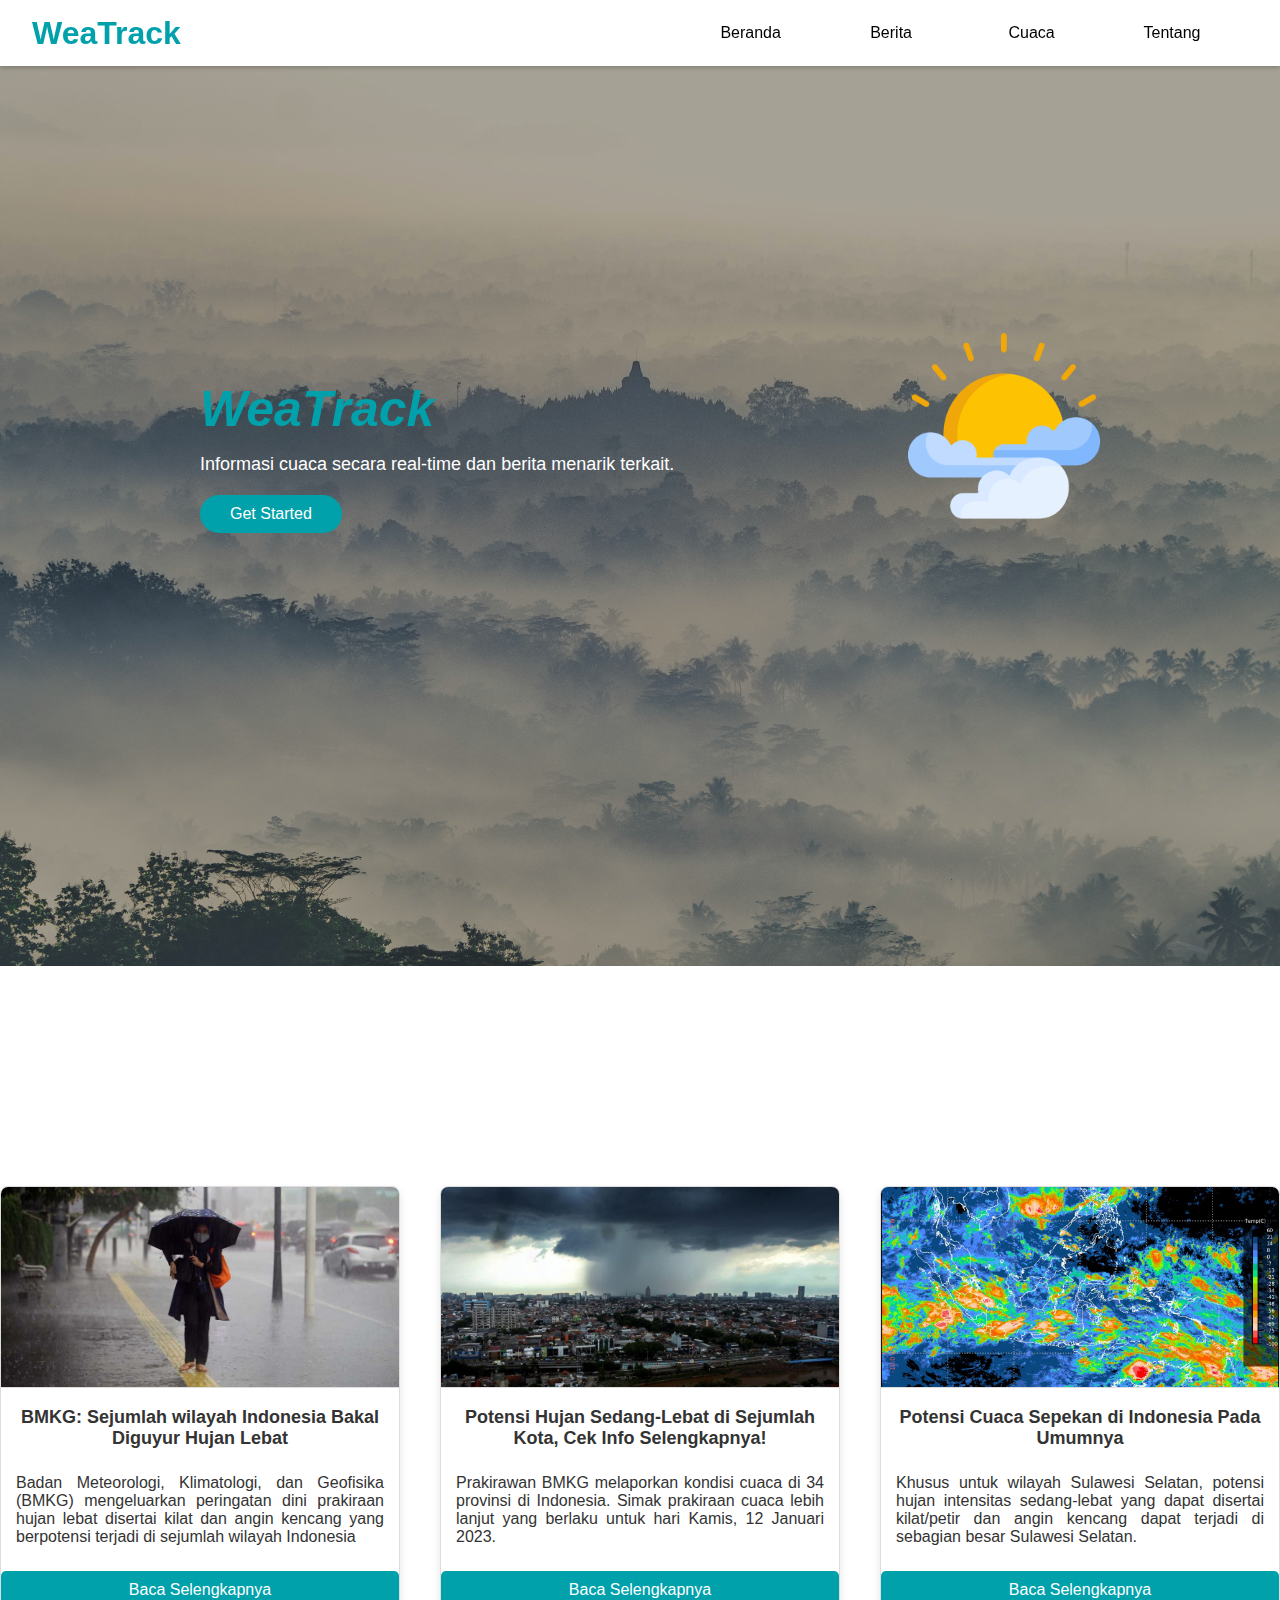
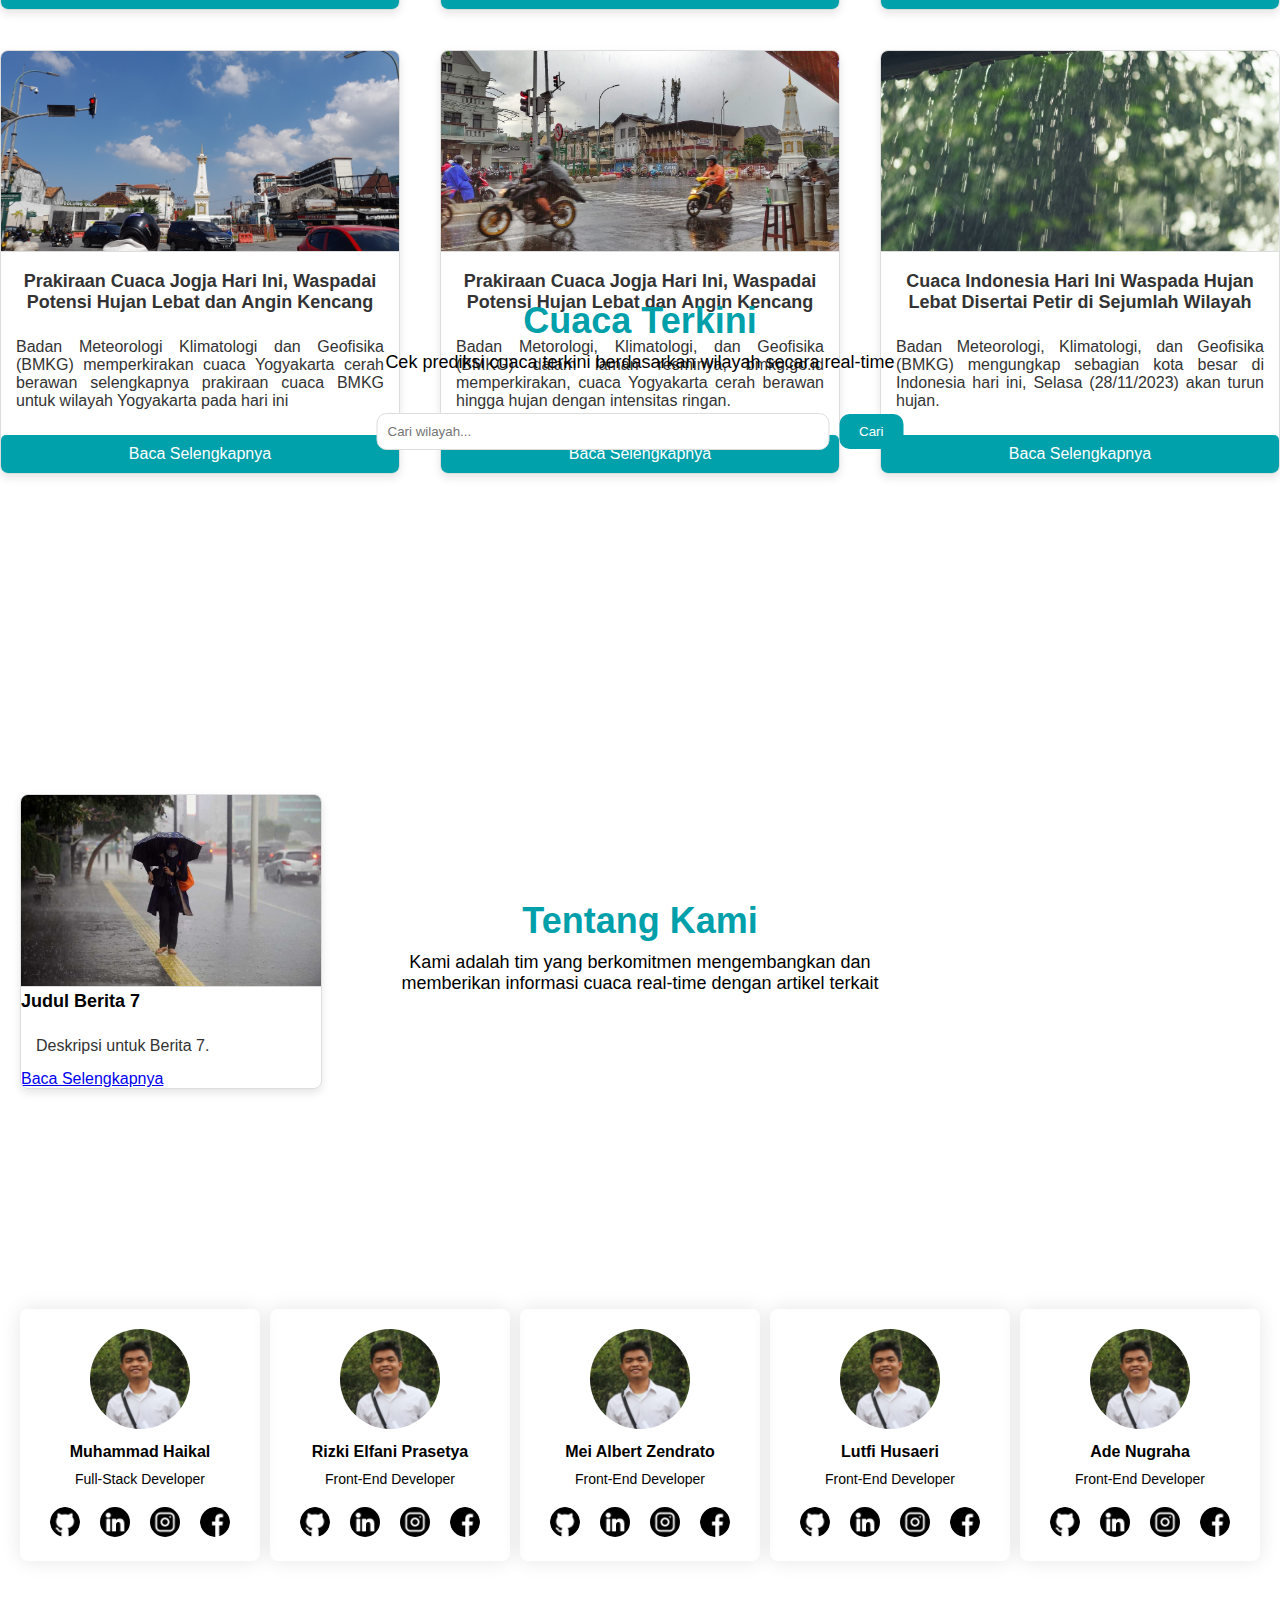
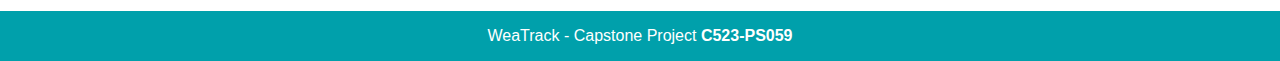
==== index.html @ d1e06f34 "commit ke 2" ====
<!DOCTYPE html>
<html lang="en">
<head>
  <meta charset="UTF-8">
  <meta name="viewport" content="width=device-width, initial-scale=1.0">
  <link rel="icon" href="assets/images/images-home.png" type="image/png">
  <link rel="stylesheet" href="styles/style.css">
  <link rel="stylesheet" href="styles/responsive.css">
  <title>WeaTrack</title>
</head>
<body>
<header class="app-bar">
  <div class="app-bar__menu">
    <button id="hamburgerButton">☰</button>
  </div>
  <div class="app-bar__brand">
    <h1>WeaTrack</h1>
  </div>
  <nav id="navigationDrawer" class="app-bar__navigation">
    <ul>
      <li><a href="">Beranda</a></li>
      <li><a href="">Berita</a></li>
      <li><a href="">Cuaca</a></li>
      <li><a href="">Tentang</a></li>
    </ul>
  </nav>
</header>
<div class="jumbotron">
  <div class="jumbotron-inner">
      <h1 class="jumbotron-title">WeaTrack</h1>
      <p class="jumbotron-text">Informasi cuaca secara real-time dan berita menarik terkait.</p>
      <a href="cuaca.html"><button class="get-started-button">Get Started</button></a>
  </div>
  <img src="assets/images/images-home.png" alt="Illustration" class="illustration-image">
</div>
<div class="news-group">
  <h1 class="news-title">Berita Terkini</h1>
  <p class="news-tagline">Informasi dan berita terkait cuaca terkini</p>
</div>
<!-- Card section -->
<div class="card-container">
  <!-- Card 1 -->
  <div class="card">
    <img src="assets/card-image/berita-1.jpg" alt="Berita 1">
    <h4 class="card-title">BMKG: Sejumlah wilayah Indonesia Bakal Diguyur Hujan Lebat</h4>
    <p class="card-description">Badan Meteorologi, Klimatologi, dan Geofisika (BMKG) mengeluarkan peringatan dini prakiraan hujan lebat disertai kilat dan angin kencang yang berpotensi terjadi di sejumlah wilayah Indonesia</p>
    <a href="https://beritalingkungan.com/category/berita-cuaca/" target="_blank">Baca Selengkapnya</a>
  </div>

  <!-- Card 2 -->
  <div class="card">
    <img src="assets/card-image/berita-2.jpeg" alt="Berita 2">
    <h4 class="card-title">Potensi Hujan Sedang-Lebat di Sejumlah Kota, Cek Info Selengkapnya!</h4>
    <p class="card-description">Prakirawan BMKG melaporkan kondisi cuaca di 34 provinsi di Indonesia. Simak prakiraan cuaca lebih lanjut yang berlaku untuk hari Kamis, 12 Januari 2023.</p>
    <a href="https://20.detik.com/detikupdate/20230112-230112048/potensi-hujan-sedang-lebat-di-sejumlah-kota-cek-info-selengkapnya" target="_blank">Baca Selengkapnya</a>
  </div>

  <!-- Card 3 -->
  <div class="card">
    <img src="assets/card-image/berita-3.jpeg" alt="Berita 3">
    <h4 class="card-title">Potensi Cuaca Sepekan di Indonesia Pada Umumnya</h4>
    <p class="card-description">Khusus untuk wilayah Sulawesi Selatan, potensi hujan intensitas sedang-lebat yang dapat disertai kilat/petir dan angin kencang dapat terjadi di sebagian besar Sulawesi Selatan.</p>
    <a href="your_read_more_link">Baca Selengkapnya</a>
  </div>

  <!-- Card 4 -->
  <div class="card">
    <img src="assets/card-image/berita-4.jpg" alt="Berita 4">
    <h4 class="card-title">Prakiraan Cuaca Jogja Hari Ini, Waspadai Potensi Hujan Lebat dan Angin Kencang</h4>
    <p class="card-description">Badan Meteorologi Klimatologi dan Geofisika (BMKG) memperkirakan cuaca Yogyakarta cerah berawan selengkapnya prakiraan cuaca BMKG untuk wilayah Yogyakarta pada hari ini</p>
    <a href="https://jogja.jpnn.com/jogja-terkini/3895/prakiraan-cuaca-yogyakarta-hari-ini-16-juli-2022">Baca Selengkapnya</a>
  </div>

  <!-- Card 5 -->
  <div class="card">
    <img src="assets/card-image/berita-5.jpeg" alt="Berita 5">
    <h4 class="card-title">Prakiraan Cuaca Jogja Hari Ini, Waspadai Potensi Hujan Lebat dan Angin Kencang</h4>
    <p class="card-description">Badan Metorologi, Klimatologi, dan Geofisika (BMKG) dalam laman resminya, bmkg.go.id memperkirakan, cuaca Yogyakarta cerah berawan hingga hujan dengan intensitas ringan.</p>
    <a href="https://gudeg.net/read/17828/prakiraan-cuaca-jogja-hari-ini-waspadai-potensi-hujan-lebat-dan-angin-kencang.html">Baca Selengkapnya</a>
  </div>

  <!-- Card 6 -->
  <div class="card">
    <img src="assets/card-image/berita-6.jpg" alt="Berita 6">
    <h4 class="card-title">Cuaca Indonesia Hari Ini Waspada Hujan Lebat Disertai Petir di Sejumlah Wilayah</h4>
    <p class="card-description">Badan Meteorologi, Klimatologi, dan Geofisika (BMKG) mengungkap sebagian kota besar di Indonesia hari ini, Selasa (28/11/2023) akan turun hujan.</p>
    <a href="https://www.liputan6.com/news/read/5466311/cuaca-indonesia-hari-ini-selasa-28-november-2023-waspada-hujan-lebat-disertai-petir-di-sejumlah-wilayah">Baca Selengkapnya</a>
  </div>
</div>
<div class="search-group">
  <h1 class="search-title">Cuaca Terkini</h1>
  <p class="search-tagline">Cek prediksi cuaca terkini berdasarkan wilayah secara real-time</p>

  <form class="search-form" action="your_search_endpoint" method="GET">
    <input type="text" name="query" placeholder="Cari wilayah...">
    <button type="submit">Cari</button>
  </form>
</div>

<!-- Additional Card Section -->
<div class="horizontal-card-container">
  <!-- Card 7 -->
  <div class="horizontal-card">
    <img src="assets/card-image/berita-1.jpg" alt="Berita 7">
    <h4 class="horizontal-card-title ">Judul Berita 7</h4>
    <p class="horizontal-card-description">Deskripsi untuk Berita 7.</p>
    <a href="your_read_more_link">Baca Selengkapnya</a>
  </div>
</div>
<!-- Tentang Kami Section -->
<div class="about-group">
  <h1 class="news-title">Tentang Kami</h1>
  <p class="news-tagline">Kami adalah tim yang berkomitmen mengembangkan dan memberikan informasi cuaca real-time dengan artikel terkait</p>
</div>

<!-- Cards Section -->
<div class="about-container">
  <!-- Row 1 -->
  <div class="about">
    <img src="assets/about-us/rizki-image.jpg" alt="Person 1" class="circular-image">
    <h4 class="about-title-card">Muhammad Haikal</h4>
    <p class="about-description-card">Full-Stack Developer</p>
    <div class="social-icons">
      <a href="link_to_github" target="_blank"><img src="assets/icons/github-icon.png" alt="GitHub"></a>
      <a href="link_to_linkedin" target="_blank"><img src="assets/icons/linkedin-icon.png" alt="LinkedIn"></a>
      <a href="link_to_instagram" target="_blank"><img src="assets/icons/instagram-icon.png" alt="Instagram"></a>
      <a href="link_to_instagram" target="_blank"><img src="assets/icons/facebook-icon.png" alt="Facebook"></a>
    </div>
  </div>

  <div class="about">
    <img src="assets/about-us/rizki-image.jpg" alt="Person 1" class="circular-image">
    <h4 class="about-title-card">Rizki Elfani Prasetya</h4>
    <p class="about-description-card">Front-End Developer</p>
    <div class="social-icons">
      <a href="link_to_github" target="_blank"><img src="assets/icons/github-icon.png" alt="GitHub"></a>
      <a href="link_to_linkedin" target="_blank"><img src="assets/icons/linkedin-icon.png" alt="LinkedIn"></a>
      <a href="link_to_instagram" target="_blank"><img src="assets/icons/instagram-icon.png" alt="Instagram"></a>
      <a href="link_to_instagram" target="_blank"><img src="assets/icons/facebook-icon.png" alt="Facebook"></a>
    </div>
  </div>

  <div class="about">
    <img src="assets/about-us/rizki-image.jpg" alt="Person 1" class="circular-image">
    <h4 class="about-title-card">Mei Albert Zendrato</h4>
    <p class="about-description-card">Front-End Developer</p>
    <div class="social-icons">
      <a href="link_to_github" target="_blank"><img src="assets/icons/github-icon.png" alt="GitHub"></a>
      <a href="link_to_linkedin" target="_blank"><img src="assets/icons/linkedin-icon.png" alt="LinkedIn"></a>
      <a href="link_to_instagram" target="_blank"><img src="assets/icons/instagram-icon.png" alt="Instagram"></a>
      <a href="link_to_instagram" target="_blank"><img src="assets/icons/facebook-icon.png" alt="Facebook"></a>
    </div>
  </div>

  <div class="about">
    <img src="assets/about-us/rizki-image.jpg" alt="Person 1" class="circular-image">
    <h4 class="about-title-card">Lutfi Husaeri</h4>
    <p class="about-description-card">Front-End Developer</p>
    <div class="social-icons">
      <a href="link_to_github" target="_blank"><img src="assets/icons/github-icon.png" alt="GitHub"></a>
      <a href="link_to_linkedin" target="_blank"><img src="assets/icons/linkedin-icon.png" alt="LinkedIn"></a>
      <a href="link_to_instagram" target="_blank"><img src="assets/icons/instagram-icon.png" alt="Instagram"></a>
      <a href="link_to_instagram" target="_blank"><img src="assets/icons/facebook-icon.png" alt="Facebook"></a>
    </div>
  </div>

  <div class="about">
    <img src="assets/about-us/rizki-image.jpg" alt="Person 1" class="circular-image">
    <h4 class="about-title-card">Ade Nugraha</h4>
    <p class="about-description-card">Front-End Developer</p>
    <div class="social-icons">
      <a href="link_to_github" target="_blank"><img src="assets/icons/github-icon.png" alt="GitHub"></a>
      <a href="link_to_linkedin" target="_blank"><img src="assets/icons/linkedin-icon.png" alt="LinkedIn"></a>
      <a href="link_to_instagram" target="_blank"><img src="assets/icons/instagram-icon.png" alt="Instagram"></a>
      <a href="link_to_instagram" target="_blank"><img src="assets/icons/facebook-icon.png" alt="Facebook"></a>
    </div>
  </div> 
</div>
<footer>
  <p>WeaTrack - Capstone Project <a>C523-PS059</a></p>
</footer>
</body>
</html>
---- styles/style.css ----
* {
  padding: 0;
  margin: 0;
}

body {
  font-family: 'Poppins', sans-serif;
  background-color: white;
  min-height: 100vh;
  display: flex;
  flex-direction: column;
}

/*
  AppBar
*/

.app-bar {
  padding: 8px 16px;
  background-color: white;
  display: grid;
  grid-template-columns: auto 1fr auto;
  gap: 10px;
  position: sticky;
  top: 0;
  z-index: 99;
  box-shadow: 0 2px 4px 0 rgba(0, 0, 0, 0.2);
}

.app-bar .app-bar__menu {
  display: flex;
  align-items: center;
}

.app-bar .app-bar__menu button {
  background-color: transparent;
  border: none;
  font-size: 18px;
  padding: 8px;
  cursor: pointer;
}

.app-bar .app-bar__brand {
  display: flex;
  align-items: center;
}

.app-bar .app-bar__brand h1 {
  color: #00A1AB;
  text-transform: none;
  font-size: 18px;
  user-select: none;
}

.app-bar .app-bar__navigation {
  position: absolute;
  top: 50px;
  left: -180px;
  width: 150px;
  transition: all 0.3s;
  padding: 8px;
  background-color: white;
  overflow: hidden;
}

.app-bar .app-bar__navigation.open {
  left: 0;
}

.app-bar .app-bar__navigation ul li a {
  display: inline-block;
  text-decoration: none;
  color: black;
  padding: 8px;
  margin-bottom: 5px;
  width: 100%;
}

/*
  Jumbotron
  */

  .jumbotron {
    position: relative;
    display: flex;
    align-items: center;
    min-height: 100vh;
    width: 100%;
    text-align: center;
    background-image: url("../assets/images/background-weatrack.jpg");
    background-position: center;
    background-size: cover;
    border: 15px;
    z-index: 1;
  }
  
  .jumbotron::before {
    content: "";
    position: absolute;
    top: 0;
    left: 0;
    width: 100%;
    height: 100%;
    background: linear-gradient(rgba(0, 0, 0, 0.3), rgba(0, 0, 0, 0.3));
    z-index: -1;
  } 
  
  
  .jumbotron .jumbotron-inner {
    position: relative;
    z-index: 2;
    margin: -120px 20px 0 200px; 
    text-align: left; 
  }
  
  .jumbotron-inner {
    max-width: 800px;
  }
  
  .jumbotron-title {
    color: #00A1AB;
    font-weight: bold; 
    font-style: italic; 
    font-size: 50px;
  }
  
  .jumbotron-text {
    color: #fff;
    margin-top: 16px;
    font-size: 18px;
    font-weight: 300;
  }

  .get-started-button {
    background-color: #00A1AB;
    color: #fff;
    padding: 10px 30px;
    font-size: 16px;
    border: none;
    cursor: pointer;
    transition: background-color 0.3s ease;
    border-radius: 20px;
    margin-top: 20px;
  }
  
  .get-started-button:hover {
    background-color: white;
    color: #00A1AB;
  }
  
  .illustration-image {
    max-width: 15%; 
    height: auto;
    position: absolute;
    top: 40%; 
    right: 180px; 
    transform: translateY(-50%); 
  }
  
  .news-group {
    position: absolute;
    width: 527px;
    height: 125px;
    top: 800px; 
    left: 50%;
    transform: translateX(-50%);
  }
  
  .news-title {
    font-family: "Poppins-SemiBold", Helvetica;
    color: #00a0ab;
    font-size: 36px;
    letter-spacing: 0;
    line-height: normal;
    margin: 0; 
    text-align: center;
  }
  
  .news-tagline {
    font-family: "Poppins-Regular", Helvetica;
    color: #000000;
    font-size: 18px;
    text-align: center;
    letter-spacing: 0;
    line-height: normal;
    margin-top: 10px; 
  }
  
  .card-container {
    display: grid;
    grid-template-columns: repeat(3, 1fr);
    gap: 40px;
    justify-content: center;
    margin-top: 220px;
    margin-left: auto;
    margin-right: auto;
  }
  
  .card {
    max-width: 400px; 
    border: 1px solid #ddd;
    border-radius: 8px;
    overflow: hidden;
    box-shadow: 0 4px 8px rgba(0, 0, 0, 0.1);
  }
  
  .card img {
    width: 100%;
    height: 200px; 
    object-fit: cover; 
    border-bottom: 1px solid #ddd;
  }
  
  
  .card-description {
    text-align: justify;
    padding: 15px;
    font-size: 16px;
    color: #333;
  }
  
  .card-title {
    font-size: 18px;
    font-weight: bold;
    color: #333;
    margin-bottom: 10px;
    margin-top: 15px;
    text-align: center;
  }
  
  .card a {
    display: block;
    text-align: center;
    background-color: #00A1AB;
    color: #fff;
    padding: 10px;
    text-decoration: none;
    border-radius: 5px;
    margin-top: 10px;
    transition: background-color 0.3s ease;
  }
  
  .card a:hover {
    background-color: white;
    color: #00A1AB;
  }
  
  .search-group {
    position: absolute;
    width: 527px;
    height: 125px;
    top: 1900px; 
    left: 50%;
    transform: translateX(-50%);
  }
  
  .search-title {
    font-family: "Poppins-SemiBold", Helvetica;
    color: #00a0ab;
    font-size: 36px;
    letter-spacing: 0;
    line-height: normal;
    margin: 0; 
    text-align: center;
  }
  
  .search-tagline {
    font-family: "Poppins-Regular", Helvetica;
    color: #000000;
    font-size: 18px;
    text-align: center;
    letter-spacing: 0;
    line-height: normal;
    margin-top: 10px; 
  }

  .search-form {
    display: flex;
    justify-content: center;
    align-items: center;
    margin-top: 40px;
  }
  
  .search-form input {
    padding: 10px;
    width: 500px;
    border: 1px solid #ddd;
    border-radius: 10px;
  }
  
  .search-form button {
    background-color: #00A1AB;
    color: #fff;
    padding: 10px 20px;
    border: none;
    border-radius: 10px;
    cursor: pointer;
    margin-left: 10px;
  }  
  
  .horizontal-card-container {
    display: flex;
    flex-wrap: nowrap;
    overflow-x: auto;
    gap: 20px;
    padding: 20px;
    margin-top: 300px;
  }

  .horizontal-card {
    flex: 0 0 auto;
    max-width: 300px;
    border: 1px solid #ddd;
    border-radius: 8px;
    overflow: hidden;
    box-shadow: 0 4px 8px rgba(0, 0, 0, 0.1);
  }

  .horizontal-card img {
    width: 100%;
    height: auto;
    border-bottom: 1px solid #ddd;
  }

  .horizontal-card-description {
    padding: 15px;
    font-size: 16px;
    color: #333;
  }

  .horizontal-card-title {
    font-size: 18px;
    margin-bottom: 10px;
  }
  
  .about-group {
    position: absolute;
    width: 527px;
    height: 125px;
    top: 2500px; 
    left: 50%;
    transform: translateX(-50%);
  }
  
  .about-title {
    font-family: "Poppins-SemiBold", Helvetica;
    color: #00a0ab;
    font-size: 50px;
    letter-spacing: 0;
    line-height: normal;
    margin: 0; 
    text-align: center;
  }
  
  .about-tagline {
    font-family: "Poppins-Regular", Helvetica;
    color: #000000;
    font-size: 18px;
    text-align: center;
    letter-spacing: 0;
    line-height: normal;
    margin-top: 10px; 
  }

  
  .about-container {
    display: flex;
    gap: 10px;
    justify-content: center;
    margin-top: 200px;
  }
  
  .about {
    text-align: center;
    box-shadow: 0 0 20px rgba(0, 0, 0, 0.1); 
    padding: 20px;
    border-radius: 8px; 
  }  
  
  .circular-image {
    border-radius: 50%;
    width: 100px;
    height: 100px;
    object-fit: cover;
    margin-bottom: 10px;
  }
  
  .about-title {
    font-size: 24px;
    margin-bottom: 5px;
  }
  
  .about-description {
    font-size: 14px;
    color: #777;
  }
  
  /* Social Icons CSS */
  .social-icons {
    display: flex;
    justify-content: center;
    margin-top: 10px;
  }
  
  .social-icons a {
    margin: 0 10px;
    text-decoration: none;
  }
  
  .social-icons img {
    width: 30px;
    height: 30px;
    border-radius: 50%;
  }
  
  .about-description-card {
    font-size: 14px;
    padding: 10px;
    color: black;
    margin-bottom: 10px; 
  }
  
  footer {
    padding: 16px;
    margin-top: 50px;
    background-color: #00a0ab;
  }
  
  footer p {
    text-align: center;
    color: white;
  }
  
  footer p a {
    color: white;
    text-decoration: none;
    font-weight: bold;
  }
---- styles/responsive.css ----
@media screen and (min-width: 650px) {
    .app-bar {
      grid-template-columns: 1fr auto;
      padding: 8px 32px;
    }
  
    .app-bar .app-bar__brand h1 {
      font-size: 1.5em;
    }
  
    .app-bar .app-bar__menu {
      display: none;
    }
  
    .app-bar .app-bar__navigation {
      position: static;
      width: 100%;
    }
  
    .app-bar .app-bar__navigation ul li {
      display: inline-block;
    }
  
    .app-bar .app-bar__navigation ul li a {
      display: inline-block;
      width: 120px;
      text-align: center;
      margin: 0;
    }
  
    .movies {
      grid-template-columns: 1fr 1fr;
  
    }
  
    .movie {
      grid-template-columns: auto 1fr;
    }
  
    .movie .movie__title {
      grid-column-start: 1;
      grid-column-end: 3;
    }
  
    .movie .movie__overview {
      grid-column-start: 1;
      grid-column-end: 3;
    }
  
    footer #footerTools {
      flex-direction: row;
    }
  }
  
  @media screen and (min-width: 800px) {
    .app-bar .app-bar__brand h1 {
      font-size: 2em;
    }
  }
  
  @media screen and (min-width: 850px) {
    .movies {
      grid-template-columns: repeat(3, 1fr);
    }
  }
  
  @media screen and (min-width: 1200px) {
    .movies {
      grid-template-columns: repeat(4, 1fr);
    }
  }
  
  @media screen and (min-width: 1600px) {
    .movies {
      grid-template-columns: repeat(5, 1fr);
    }
  }
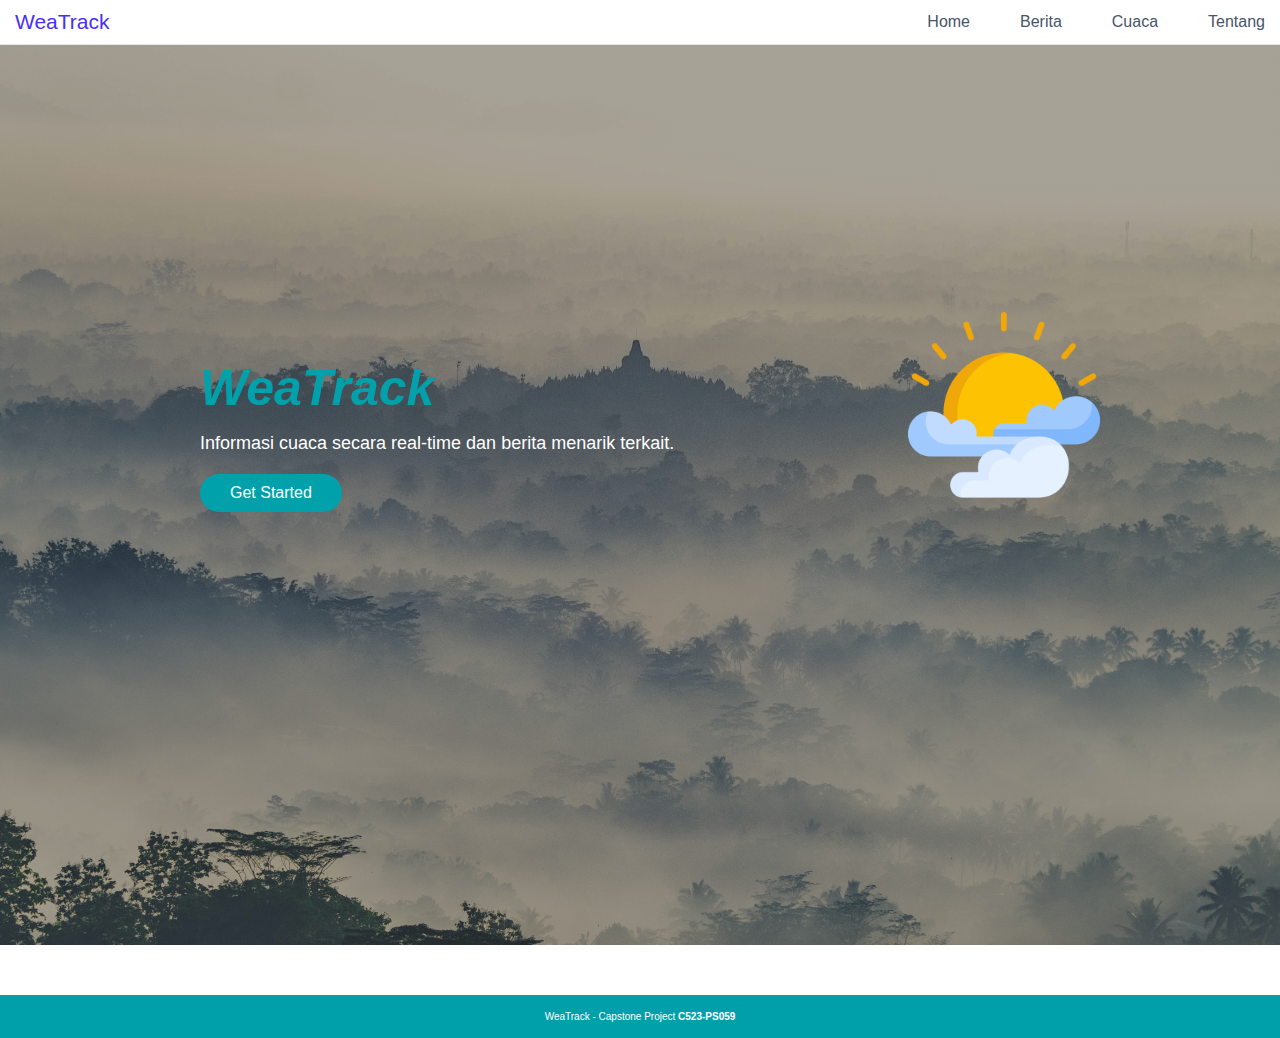
==== commit ad04e598: "commit 3" ====
--- a/index.html
+++ b/index.html
@@ -5,26 +5,36 @@
   <meta name="viewport" content="width=device-width, initial-scale=1.0">
   <link rel="icon" href="assets/images/images-home.png" type="image/png">
   <link rel="stylesheet" href="styles/style.css">
-  <link rel="stylesheet" href="styles/responsive.css">
+  <link rel="stylesheet" href="./styles/responsive.css">
   <title>WeaTrack</title>
 </head>
 <body>
-<header class="app-bar">
-  <div class="app-bar__menu">
-    <button id="hamburgerButton">☰</button>
-  </div>
-  <div class="app-bar__brand">
-    <h1>WeaTrack</h1>
-  </div>
-  <nav id="navigationDrawer" class="app-bar__navigation">
-    <ul>
-      <li><a href="">Beranda</a></li>
-      <li><a href="">Berita</a></li>
-      <li><a href="">Cuaca</a></li>
-      <li><a href="">Tentang</a></li>
-    </ul>
-  </nav>
+
+  <header class="header">
+    <nav class="navbar">
+        <a href="index.html" class="nav-logo">WeaTrack</a>
+        <ul class="nav-menu">
+            <li class="nav-item">
+                <a href="index.html" class="nav-link">Home</a>
+            </li>
+            <li class="nav-item">
+                <a href="berita.html" class="nav-link">Berita</a>
+            </li>
+            <li class="nav-item">
+                <a href="cuaca.html" class="nav-link">Cuaca</a>
+            </li>
+            <li class="nav-item">
+                <a href="tentang.html" class="nav-link">Tentang</a>
+            </li>
+        </ul>
+        <div class="hamburger">
+            <span class="bar"></span>
+            <span class="bar"></span>
+            <span class="bar"></span>
+        </div>
+    </nav>
 </header>
+
 <div class="jumbotron">
   <div class="jumbotron-inner">
       <h1 class="jumbotron-title">WeaTrack</h1>
@@ -33,151 +43,11 @@
   </div>
   <img src="assets/images/images-home.png" alt="Illustration" class="illustration-image">
 </div>
-<div class="news-group">
-  <h1 class="news-title">Berita Terkini</h1>
-  <p class="news-tagline">Informasi dan berita terkait cuaca terkini</p>
-</div>
-<!-- Card section -->
-<div class="card-container">
-  <!-- Card 1 -->
-  <div class="card">
-    <img src="assets/card-image/berita-1.jpg" alt="Berita 1">
-    <h4 class="card-title">BMKG: Sejumlah wilayah Indonesia Bakal Diguyur Hujan Lebat</h4>
-    <p class="card-description">Badan Meteorologi, Klimatologi, dan Geofisika (BMKG) mengeluarkan peringatan dini prakiraan hujan lebat disertai kilat dan angin kencang yang berpotensi terjadi di sejumlah wilayah Indonesia</p>
-    <a href="https://beritalingkungan.com/category/berita-cuaca/" target="_blank">Baca Selengkapnya</a>
-  </div>
 
-  <!-- Card 2 -->
-  <div class="card">
-    <img src="assets/card-image/berita-2.jpeg" alt="Berita 2">
-    <h4 class="card-title">Potensi Hujan Sedang-Lebat di Sejumlah Kota, Cek Info Selengkapnya!</h4>
-    <p class="card-description">Prakirawan BMKG melaporkan kondisi cuaca di 34 provinsi di Indonesia. Simak prakiraan cuaca lebih lanjut yang berlaku untuk hari Kamis, 12 Januari 2023.</p>
-    <a href="https://20.detik.com/detikupdate/20230112-230112048/potensi-hujan-sedang-lebat-di-sejumlah-kota-cek-info-selengkapnya" target="_blank">Baca Selengkapnya</a>
-  </div>
-
-  <!-- Card 3 -->
-  <div class="card">
-    <img src="assets/card-image/berita-3.jpeg" alt="Berita 3">
-    <h4 class="card-title">Potensi Cuaca Sepekan di Indonesia Pada Umumnya</h4>
-    <p class="card-description">Khusus untuk wilayah Sulawesi Selatan, potensi hujan intensitas sedang-lebat yang dapat disertai kilat/petir dan angin kencang dapat terjadi di sebagian besar Sulawesi Selatan.</p>
-    <a href="your_read_more_link">Baca Selengkapnya</a>
-  </div>
-
-  <!-- Card 4 -->
-  <div class="card">
-    <img src="assets/card-image/berita-4.jpg" alt="Berita 4">
-    <h4 class="card-title">Prakiraan Cuaca Jogja Hari Ini, Waspadai Potensi Hujan Lebat dan Angin Kencang</h4>
-    <p class="card-description">Badan Meteorologi Klimatologi dan Geofisika (BMKG) memperkirakan cuaca Yogyakarta cerah berawan selengkapnya prakiraan cuaca BMKG untuk wilayah Yogyakarta pada hari ini</p>
-    <a href="https://jogja.jpnn.com/jogja-terkini/3895/prakiraan-cuaca-yogyakarta-hari-ini-16-juli-2022">Baca Selengkapnya</a>
-  </div>
-
-  <!-- Card 5 -->
-  <div class="card">
-    <img src="assets/card-image/berita-5.jpeg" alt="Berita 5">
-    <h4 class="card-title">Prakiraan Cuaca Jogja Hari Ini, Waspadai Potensi Hujan Lebat dan Angin Kencang</h4>
-    <p class="card-description">Badan Metorologi, Klimatologi, dan Geofisika (BMKG) dalam laman resminya, bmkg.go.id memperkirakan, cuaca Yogyakarta cerah berawan hingga hujan dengan intensitas ringan.</p>
-    <a href="https://gudeg.net/read/17828/prakiraan-cuaca-jogja-hari-ini-waspadai-potensi-hujan-lebat-dan-angin-kencang.html">Baca Selengkapnya</a>
-  </div>
-
-  <!-- Card 6 -->
-  <div class="card">
-    <img src="assets/card-image/berita-6.jpg" alt="Berita 6">
-    <h4 class="card-title">Cuaca Indonesia Hari Ini Waspada Hujan Lebat Disertai Petir di Sejumlah Wilayah</h4>
-    <p class="card-description">Badan Meteorologi, Klimatologi, dan Geofisika (BMKG) mengungkap sebagian kota besar di Indonesia hari ini, Selasa (28/11/2023) akan turun hujan.</p>
-    <a href="https://www.liputan6.com/news/read/5466311/cuaca-indonesia-hari-ini-selasa-28-november-2023-waspada-hujan-lebat-disertai-petir-di-sejumlah-wilayah">Baca Selengkapnya</a>
-  </div>
-</div>
-<div class="search-group">
-  <h1 class="search-title">Cuaca Terkini</h1>
-  <p class="search-tagline">Cek prediksi cuaca terkini berdasarkan wilayah secara real-time</p>
-
-  <form class="search-form" action="your_search_endpoint" method="GET">
-    <input type="text" name="query" placeholder="Cari wilayah...">
-    <button type="submit">Cari</button>
-  </form>
-</div>
-
-<!-- Additional Card Section -->
-<div class="horizontal-card-container">
-  <!-- Card 7 -->
-  <div class="horizontal-card">
-    <img src="assets/card-image/berita-1.jpg" alt="Berita 7">
-    <h4 class="horizontal-card-title ">Judul Berita 7</h4>
-    <p class="horizontal-card-description">Deskripsi untuk Berita 7.</p>
-    <a href="your_read_more_link">Baca Selengkapnya</a>
-  </div>
-</div>
-<!-- Tentang Kami Section -->
-<div class="about-group">
-  <h1 class="news-title">Tentang Kami</h1>
-  <p class="news-tagline">Kami adalah tim yang berkomitmen mengembangkan dan memberikan informasi cuaca real-time dengan artikel terkait</p>
-</div>
-
-<!-- Cards Section -->
-<div class="about-container">
-  <!-- Row 1 -->
-  <div class="about">
-    <img src="assets/about-us/rizki-image.jpg" alt="Person 1" class="circular-image">
-    <h4 class="about-title-card">Muhammad Haikal</h4>
-    <p class="about-description-card">Full-Stack Developer</p>
-    <div class="social-icons">
-      <a href="link_to_github" target="_blank"><img src="assets/icons/github-icon.png" alt="GitHub"></a>
-      <a href="link_to_linkedin" target="_blank"><img src="assets/icons/linkedin-icon.png" alt="LinkedIn"></a>
-      <a href="link_to_instagram" target="_blank"><img src="assets/icons/instagram-icon.png" alt="Instagram"></a>
-      <a href="link_to_instagram" target="_blank"><img src="assets/icons/facebook-icon.png" alt="Facebook"></a>
-    </div>
-  </div>
-
-  <div class="about">
-    <img src="assets/about-us/rizki-image.jpg" alt="Person 1" class="circular-image">
-    <h4 class="about-title-card">Rizki Elfani Prasetya</h4>
-    <p class="about-description-card">Front-End Developer</p>
-    <div class="social-icons">
-      <a href="link_to_github" target="_blank"><img src="assets/icons/github-icon.png" alt="GitHub"></a>
-      <a href="link_to_linkedin" target="_blank"><img src="assets/icons/linkedin-icon.png" alt="LinkedIn"></a>
-      <a href="link_to_instagram" target="_blank"><img src="assets/icons/instagram-icon.png" alt="Instagram"></a>
-      <a href="link_to_instagram" target="_blank"><img src="assets/icons/facebook-icon.png" alt="Facebook"></a>
-    </div>
-  </div>
-
-  <div class="about">
-    <img src="assets/about-us/rizki-image.jpg" alt="Person 1" class="circular-image">
-    <h4 class="about-title-card">Mei Albert Zendrato</h4>
-    <p class="about-description-card">Front-End Developer</p>
-    <div class="social-icons">
-      <a href="link_to_github" target="_blank"><img src="assets/icons/github-icon.png" alt="GitHub"></a>
-      <a href="link_to_linkedin" target="_blank"><img src="assets/icons/linkedin-icon.png" alt="LinkedIn"></a>
-      <a href="link_to_instagram" target="_blank"><img src="assets/icons/instagram-icon.png" alt="Instagram"></a>
-      <a href="link_to_instagram" target="_blank"><img src="assets/icons/facebook-icon.png" alt="Facebook"></a>
-    </div>
-  </div>
-
-  <div class="about">
-    <img src="assets/about-us/rizki-image.jpg" alt="Person 1" class="circular-image">
-    <h4 class="about-title-card">Lutfi Husaeri</h4>
-    <p class="about-description-card">Front-End Developer</p>
-    <div class="social-icons">
-      <a href="link_to_github" target="_blank"><img src="assets/icons/github-icon.png" alt="GitHub"></a>
-      <a href="link_to_linkedin" target="_blank"><img src="assets/icons/linkedin-icon.png" alt="LinkedIn"></a>
-      <a href="link_to_instagram" target="_blank"><img src="assets/icons/instagram-icon.png" alt="Instagram"></a>
-      <a href="link_to_instagram" target="_blank"><img src="assets/icons/facebook-icon.png" alt="Facebook"></a>
-    </div>
-  </div>
-
-  <div class="about">
-    <img src="assets/about-us/rizki-image.jpg" alt="Person 1" class="circular-image">
-    <h4 class="about-title-card">Ade Nugraha</h4>
-    <p class="about-description-card">Front-End Developer</p>
-    <div class="social-icons">
-      <a href="link_to_github" target="_blank"><img src="assets/icons/github-icon.png" alt="GitHub"></a>
-      <a href="link_to_linkedin" target="_blank"><img src="assets/icons/linkedin-icon.png" alt="LinkedIn"></a>
-      <a href="link_to_instagram" target="_blank"><img src="assets/icons/instagram-icon.png" alt="Instagram"></a>
-      <a href="link_to_instagram" target="_blank"><img src="assets/icons/facebook-icon.png" alt="Facebook"></a>
-    </div>
-  </div> 
-</div>
 <footer>
   <p>WeaTrack - Capstone Project <a>C523-PS059</a></p>
 </footer>
+
+<script src="script.js"></script>
 </body>
 </html>
--- a/styles/style.css
+++ b/styles/style.css
@@ -11,69 +11,119 @@
   flex-direction: column;
 }
 
-/*
-  AppBar
-*/
-
-.app-bar {
-  padding: 8px 16px;
-  background-color: white;
-  display: grid;
-  grid-template-columns: auto 1fr auto;
-  gap: 10px;
-  position: sticky;
-  top: 0;
-  z-index: 99;
-  box-shadow: 0 2px 4px 0 rgba(0, 0, 0, 0.2);
-}
-
-.app-bar .app-bar__menu {
-  display: flex;
-  align-items: center;
-}
-
-.app-bar .app-bar__menu button {
-  background-color: transparent;
-  border: none;
-  font-size: 18px;
-  padding: 8px;
-  cursor: pointer;
-}
-
-.app-bar .app-bar__brand {
-  display: flex;
-  align-items: center;
-}
-
-.app-bar .app-bar__brand h1 {
-  color: #00A1AB;
-  text-transform: none;
-  font-size: 18px;
-  user-select: none;
-}
-
-.app-bar .app-bar__navigation {
-  position: absolute;
-  top: 50px;
-  left: -180px;
-  width: 150px;
-  transition: all 0.3s;
-  padding: 8px;
-  background-color: white;
-  overflow: hidden;
-}
-
-.app-bar .app-bar__navigation.open {
-  left: 0;
-}
-
-.app-bar .app-bar__navigation ul li a {
-  display: inline-block;
-  text-decoration: none;
-  color: black;
-  padding: 8px;
-  margin-bottom: 5px;
-  width: 100%;
+@import url('https://fonts.googleapis.com/css2?family=Roboto:ital,wght@0,500;1,400&display=swap');
+
+* {
+    margin: 0;
+    padding: 0;
+    box-sizing: border-box;
+}
+
+html {
+    font-size: 62.5%;
+    font-family: 'Roboto', sans-serif;
+}
+
+li {
+    list-style: none;
+}
+
+a {
+    text-decoration: none;
+}
+
+.header{
+    border-bottom: 1px solid #E2E8F0;
+}
+
+.navbar {
+    display: flex;
+    justify-content: space-between;
+    align-items: center;
+    padding: 1rem 1.5rem;
+}
+
+.hamburger {
+    display: none;
+}
+
+.bar {
+    display: block;
+    width: 25px;
+    height: 3px;
+    margin: 5px auto;
+    -webkit-transition: all 0.3s ease-in-out;
+    transition: all 0.3s ease-in-out;
+    background-color: #101010;
+}
+
+.nav-menu {
+    display: flex;
+    justify-content: space-between;
+    align-items: center;
+}
+
+.nav-item {
+    margin-left: 5rem;
+}
+
+.nav-link{
+    font-size: 1.6rem;
+    font-weight: 400;
+    color: #475569;
+}
+
+.nav-link:hover{
+    color: #482ff7;
+}
+
+.nav-logo {
+    font-size: 2.1rem;
+    font-weight: 500;
+    color: #482ff7;
+}
+
+@media only screen and (max-width: 768px) {
+    .nav-menu {
+        z-index: 900;
+        position: fixed;
+        left: -100%;
+        top: 5rem;
+        flex-direction: column;
+        background-color: #B4B1A5;
+        width: 100%;
+        text-align: center;
+        transition: 0.3s;
+        opacity: 80%;
+        box-shadow: 0 10px 27px rgba(0, 0, 0, 0.05);
+    }
+
+    .nav-menu.active {
+        left: 0;
+    }
+
+    .nav-item {
+        margin: 2.5rem 0;
+    }
+
+    .hamburger {
+        display: block;
+        cursor: pointer;
+    }
+
+    .hamburger.active .bar:nth-child(2) {
+        opacity: 0;
+    }
+
+    .hamburger.active .bar:nth-child(1) {
+        -webkit-transform: translateY(8px) rotate(45deg);
+        transform: translateY(8px) rotate(45deg);
+    }
+
+    .hamburger.active .bar:nth-child(3) {
+        -webkit-transform: translateY(-8px) rotate(-45deg);
+        transform: translateY(-8px) rotate(-45deg);
+    }
 }
 
 /*
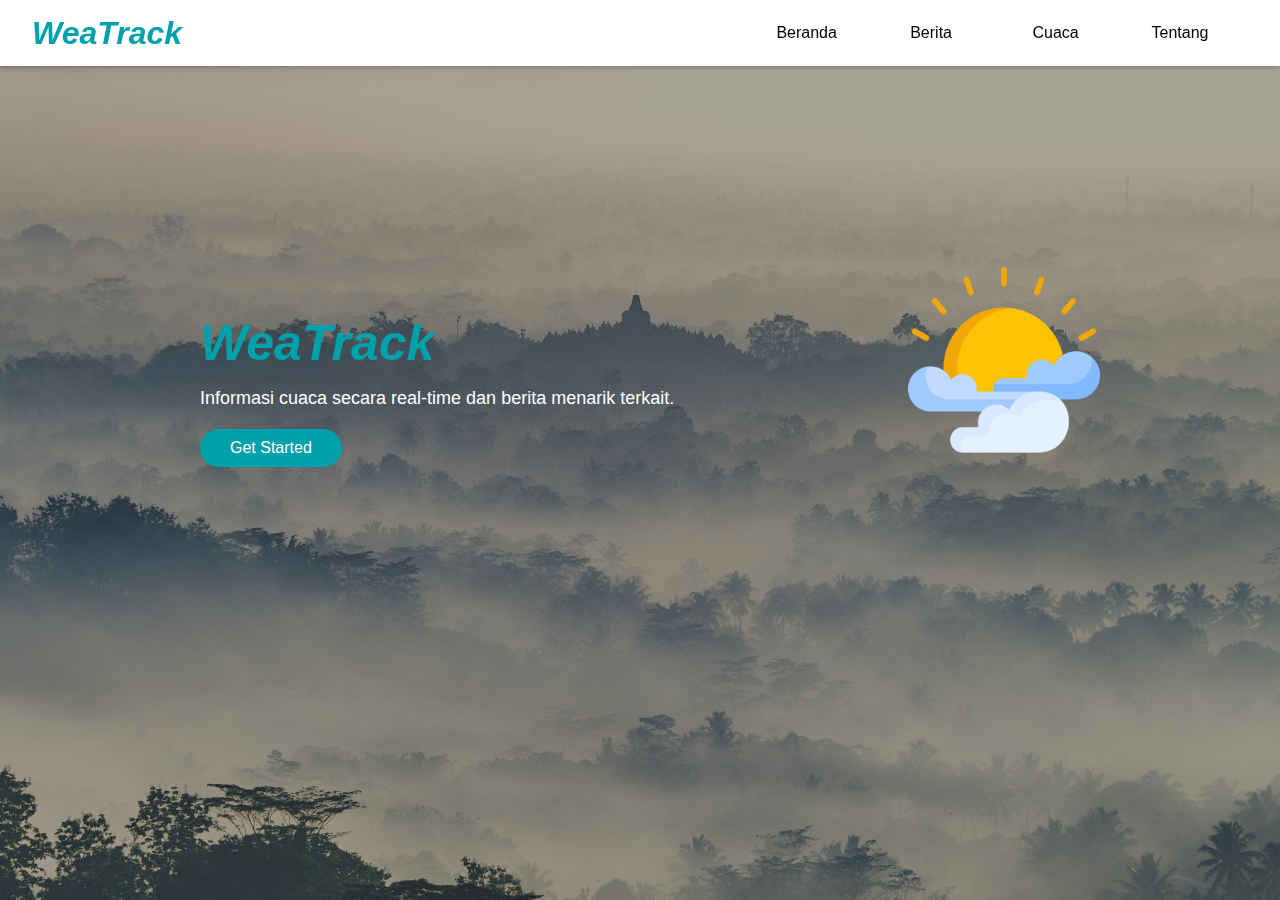
==== commit e6f2e146: "Merubah & Merapikan App-Bar" ====
--- a/index.html
+++ b/index.html
@@ -10,30 +10,22 @@
 </head>
 <body>
 
-  <header class="header">
-    <nav class="navbar">
-        <a href="index.html" class="nav-logo">WeaTrack</a>
-        <ul class="nav-menu">
-            <li class="nav-item">
-                <a href="index.html" class="nav-link">Home</a>
-            </li>
-            <li class="nav-item">
-                <a href="berita.html" class="nav-link">Berita</a>
-            </li>
-            <li class="nav-item">
-                <a href="cuaca.html" class="nav-link">Cuaca</a>
-            </li>
-            <li class="nav-item">
-                <a href="tentang.html" class="nav-link">Tentang</a>
-            </li>
-        </ul>
-        <div class="hamburger">
-            <span class="bar"></span>
-            <span class="bar"></span>
-            <span class="bar"></span>
+    <header class="app-bar">
+        <div class="app-bar__menu">
+          <button class="hamburger" id="hamburgerButton">☰</button>
         </div>
-    </nav>
-</header>
+        <div class="app-bar__brand">
+          <h1>WeaTrack</h1>
+        </div>
+        <nav id="navigationDrawer" class="app-bar__navigation">
+          <ul>
+            <li><a href="index.html">Beranda</a></li>
+            <li><a href="berita.html">Berita</a></li>
+            <li><a href="cuaca.html">Cuaca</a></li>
+            <li><a href="tentang.html">Tentang</a></li>
+          </ul>
+        </nav>
+      </header>
 
 <div class="jumbotron">
   <div class="jumbotron-inner">
@@ -43,11 +35,6 @@
   </div>
   <img src="assets/images/images-home.png" alt="Illustration" class="illustration-image">
 </div>
-
-<footer>
-  <p>WeaTrack - Capstone Project <a>C523-PS059</a></p>
-</footer>
-
-<script src="script.js"></script>
+<script src="js/drawer.js"></script>
 </body>
 </html>
--- a/styles/style.css
+++ b/styles/style.css
@@ -1,6 +1,10 @@
 * {
+  margin: 0;
   padding: 0;
-  margin: 0;
+  border: 0;
+  outline: none;
+  box-sizing: border-box;
+  text-decoration: none;
 }
 
 body {
@@ -11,120 +15,78 @@
   flex-direction: column;
 }
 
-@import url('https://fonts.googleapis.com/css2?family=Roboto:ital,wght@0,500;1,400&display=swap');
-
-* {
-    margin: 0;
-    padding: 0;
-    box-sizing: border-box;
-}
-
-html {
-    font-size: 62.5%;
-    font-family: 'Roboto', sans-serif;
-}
-
-li {
-    list-style: none;
-}
-
-a {
-    text-decoration: none;
-}
-
-.header{
-    border-bottom: 1px solid #E2E8F0;
-}
-
-.navbar {
-    display: flex;
-    justify-content: space-between;
-    align-items: center;
-    padding: 1rem 1.5rem;
-}
-
-.hamburger {
-    display: none;
-}
-
-.bar {
-    display: block;
-    width: 25px;
-    height: 3px;
-    margin: 5px auto;
-    -webkit-transition: all 0.3s ease-in-out;
-    transition: all 0.3s ease-in-out;
-    background-color: #101010;
-}
-
-.nav-menu {
-    display: flex;
-    justify-content: space-between;
-    align-items: center;
-}
-
-.nav-item {
-    margin-left: 5rem;
-}
-
-.nav-link{
-    font-size: 1.6rem;
-    font-weight: 400;
-    color: #475569;
-}
-
-.nav-link:hover{
-    color: #482ff7;
-}
-
-.nav-logo {
-    font-size: 2.1rem;
-    font-weight: 500;
-    color: #482ff7;
-}
-
-@media only screen and (max-width: 768px) {
-    .nav-menu {
-        z-index: 900;
-        position: fixed;
-        left: -100%;
-        top: 5rem;
-        flex-direction: column;
-        background-color: #B4B1A5;
-        width: 100%;
-        text-align: center;
-        transition: 0.3s;
-        opacity: 80%;
-        box-shadow: 0 10px 27px rgba(0, 0, 0, 0.05);
-    }
-
-    .nav-menu.active {
-        left: 0;
-    }
-
-    .nav-item {
-        margin: 2.5rem 0;
-    }
-
-    .hamburger {
-        display: block;
-        cursor: pointer;
-    }
-
-    .hamburger.active .bar:nth-child(2) {
-        opacity: 0;
-    }
-
-    .hamburger.active .bar:nth-child(1) {
-        -webkit-transform: translateY(8px) rotate(45deg);
-        transform: translateY(8px) rotate(45deg);
-    }
-
-    .hamburger.active .bar:nth-child(3) {
-        -webkit-transform: translateY(-8px) rotate(-45deg);
-        transform: translateY(-8px) rotate(-45deg);
-    }
-}
+/*
+  AppBar
+*/
+
+.app-bar {
+  position: fixed;
+  top: 0;
+  left: 0;
+  width: 100%;
+  padding: 8px 16px;
+  background-color: white;
+  display: grid;
+  grid-template-columns: auto 1fr auto;
+  gap: 10px;
+  z-index: 99;
+  box-shadow: 0 2px 4px 0 rgba(0, 0, 0, 0.2);
+}
+
+
+.app-bar .app-bar__menu {
+  display: flex;
+  align-items: center;
+}
+
+.app-bar .app-bar__menu button {
+  background-color: transparent;
+  border: none;
+  font-size: 18px;
+  padding: 8px;
+  cursor: pointer;
+}
+
+.app-bar .app-bar__brand {
+  display: flex;
+  align-items: center;
+}
+
+.app-bar .app-bar__brand h1 {
+  color: #00A1AB;
+  text-transform: none;
+  font-size: 14px;
+  user-select: none;
+  font-style: italic; 
+}
+
+
+.app-bar .app-bar__navigation {
+  position: fixed;
+  top: 50px;
+  left: -180px;
+  width: 150px;
+  transition: all 0.3s;
+  padding: 8px;
+  background-color: white;
+  overflow: hidden;
+}
+
+
+.app-bar .app-bar__navigation.open {
+  left: 0;
+}
+
+
+.app-bar .app-bar__navigation ul li a {
+  display: inline-block;
+  text-decoration: none;
+  color: black;
+  padding: 8px;
+  margin-bottom: 5px;
+  width: 100%;
+}
+
 
 /*
   Jumbotron
@@ -206,12 +168,16 @@
     right: 180px; 
     transform: translateY(-50%); 
   }
+
+  /*
+  Berita
+  */
   
   .news-group {
     position: absolute;
     width: 527px;
     height: 125px;
-    top: 800px; 
+    top: 100px; 
     left: 50%;
     transform: translateX(-50%);
   }
@@ -299,7 +265,7 @@
     position: absolute;
     width: 527px;
     height: 125px;
-    top: 1900px; 
+    top: 100px; 
     left: 50%;
     transform: translateX(-50%);
   }
@@ -346,48 +312,17 @@
     border-radius: 10px;
     cursor: pointer;
     margin-left: 10px;
-  }  
-  
-  .horizontal-card-container {
-    display: flex;
-    flex-wrap: nowrap;
-    overflow-x: auto;
-    gap: 20px;
-    padding: 20px;
-    margin-top: 300px;
-  }
-
-  .horizontal-card {
-    flex: 0 0 auto;
-    max-width: 300px;
-    border: 1px solid #ddd;
-    border-radius: 8px;
-    overflow: hidden;
-    box-shadow: 0 4px 8px rgba(0, 0, 0, 0.1);
-  }
-
-  .horizontal-card img {
-    width: 100%;
-    height: auto;
-    border-bottom: 1px solid #ddd;
-  }
-
-  .horizontal-card-description {
-    padding: 15px;
-    font-size: 16px;
-    color: #333;
-  }
-
-  .horizontal-card-title {
-    font-size: 18px;
-    margin-bottom: 10px;
-  }
+  }
+
+  /*
+  Tentang
+  */
   
   .about-group {
     position: absolute;
     width: 527px;
     height: 125px;
-    top: 2500px; 
+    top: 100px; 
     left: 50%;
     transform: translateX(-50%);
   }
@@ -417,7 +352,7 @@
     display: flex;
     gap: 10px;
     justify-content: center;
-    margin-top: 200px;
+    margin-top: 240px;
   }
   
   .about {
@@ -474,11 +409,17 @@
     padding: 16px;
     margin-top: 50px;
     background-color: #00a0ab;
+    min-height: 100px; 
+    display: flex;
+    flex-direction: column;
+    justify-content: center;
+    align-items: center;
   }
   
   footer p {
-    text-align: center;
+    text-align: left;
     color: white;
+    margin-bottom: 10px; 
   }
   
   footer p a {
@@ -488,4 +429,196 @@
   }
   
   
+  .search-title {
+    font-family: "Poppins-SemiBold", Helvetica;
+    color: #00a0ab;
+    font-size: 36px;
+    letter-spacing: 0;
+    line-height: normal;
+    margin: 30px auto 0;
+    text-align: center;
+  }
+  
+  .search-tagline {
+    font-family: "Poppins-Regular", Helvetica;
+    color: #000000;
+    font-size: 18px;
+    text-align: center;
+    letter-spacing: 0;
+    line-height: normal;
+    margin-top: 10px; 
+  }
+
+  .container {
+      position: relative;
+      margin: 50px auto 0;
+      margin-top: 220px;
+      width: 400px;
+      height: 105px;
+      background: #fff;
+      padding: 28px 32px;
+      border-radius: 18px;
+      font-family: "Poppins-Regular", Helvetica;
+      transition: 0.6s ease-out;
+      flex-direction: column;
+  }
+  
+
+.location{
+  width: 100%;
+  height: min-content;
+  display: flex;
+  align-items: center;
+  justify-content: space-between;
+}
+
+.location input{
+  color: #06383D;
+  width: 80%;
+  font-size: 24px;
+  font-weight: 500;
+  text-transform: uppercase;
+  padding-left: 32px;
+}
+
+.location input::placeholder{
+  font-size: 20px;
+  font-weight: 500;
+  color: #06383D;
+  text-transform: capitalize;
+}
+
+.location button{
+  cursor: pointer;
+  width: 50px;
+  height: 50px;
+  color: #06383D;
+  background: #dff6ff;
+  border-radius: 50%;
+  font-size: 22px;
+  transition: 0.4s ease;
+}
+
+.location button:hover{
+  color: #fff;
+  background: #06383D;
+}
+
+.location i{
+  position: absolute;
+  color: #06383D;
+  font-size: 28px;
+}
+
+.weather-box{
+  text-align: center;
+}
+
+.weather-box img{
+  width: 70%;
+  margin-top: 30px;
+}
+
+.weather-box .suhu{
+  position: relative;
+  color: #06383D;
+  font-size: 4rem;
+  font-weight: 800;
+  margin-top: 30px;
+  margin-left: -16px;
+}
+
+.weather-box .suhu span{
+  position: absolute;
+  margin-left: 4px;
+  font-size: 1.5rem;
+}
+
+.weather-box .deskripsi{
+  color: #06383D;
+  font-size: 22px;
+  font-weight: 500;
+  text-transform: capitalize;
+}
+
+.weather-details{
+  width: 100%;
+  display: flex;
+  justify-content: space-between;
+  margin-top: 30px;
+}
+
+.weather-details .humidity, .weather-details .wind{
+  display: flex;
+  align-items: center;
+  width: 50%;
+  height: 100px;
+}
+
+.weather-details .humidity{
+  padding-left: 20px;
+  justify-content: flex-start;
+}
+
+.weather-details .wind{
+  padding-right: 20px;
+  justify-content: flex-end;
+}
+
+.weather-details i{
+  color: #06383D;
+  font-size: 26px;
+  margin-right: 10px;
+  margin-top: 6px;
+}
+
+.weather-details span{
+  color: #06383D;
+  font-size: 22px;
+  font-weight: 500;
+}
+
+.weather-details p{
+  color: #06383D;
+  font-size: 14px;
+  font-weight: 500;
+}
+
+.not-found{
+  width: 100%;
+  text-align: center;
+  margin-top: 50px;
+  scale: 0;
+  opacity: 0;
+  display: none;
+}
+
+.not-found img{
+  width: 70%;
+}
+
+.not-found p{
+  color: #06383D;
+  font-size: 22px;
+  font-weight: 500;
+  margin-top: 12px;
+}
+
+.weather-box, .weather-details{
+  scale: 0;
+  opacity: 0;
+}
+
+.fadeIn{
+  animation: 0.5s fadeIn forwards;
+  animation-delay: 0.5s;
+}
+
+@keyframes fadeIn{
+  to {
+      scale: 1;
+      opacity: 1;
+  }
+}
+  
   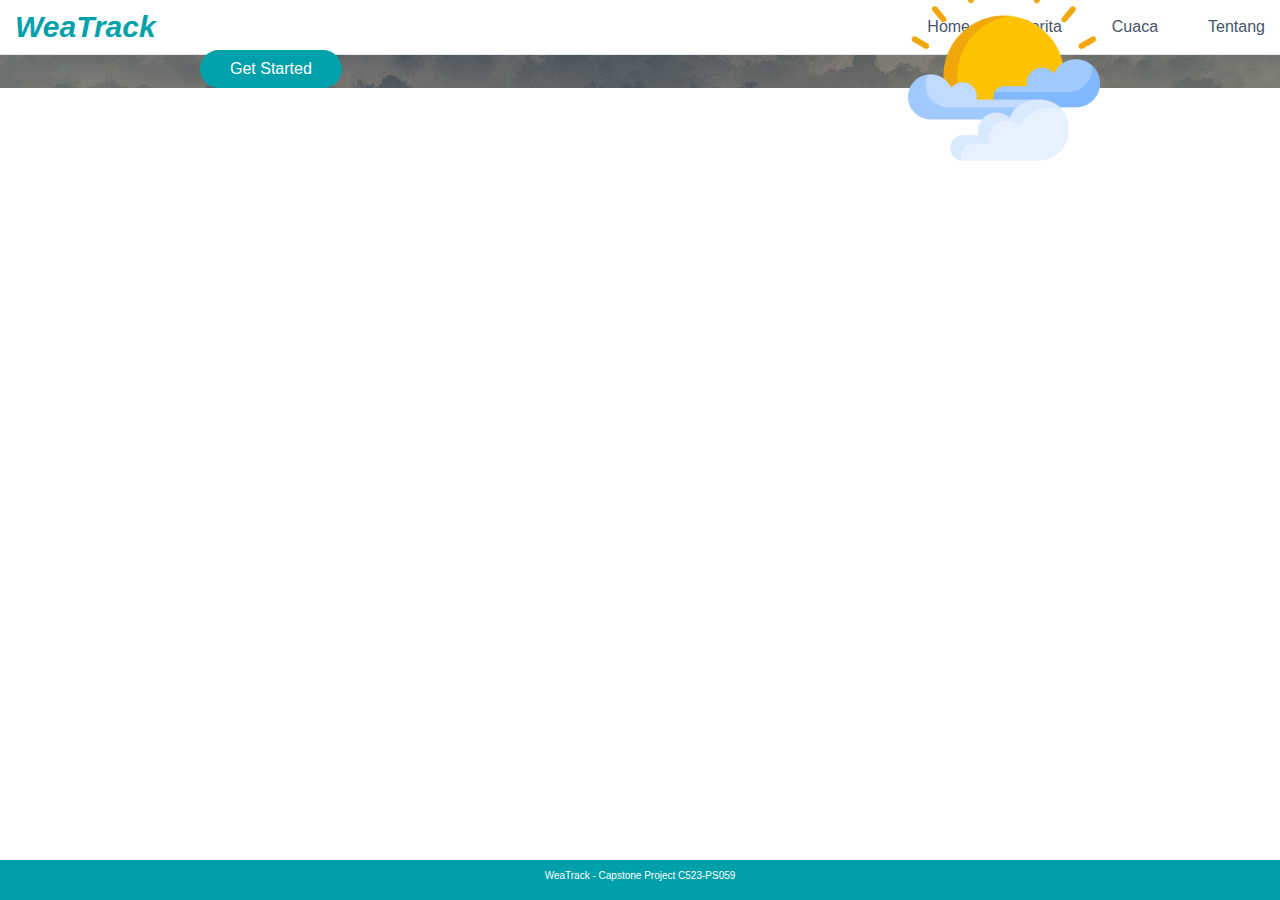
==== commit 781c7188: "commit 5" ====
--- a/index.html
+++ b/index.html
@@ -10,20 +10,28 @@
 </head>
 <body>
 
-    <header class="app-bar">
-        <div class="app-bar__menu">
-          <button class="hamburger" id="hamburgerButton">☰</button>
-        </div>
-        <div class="app-bar__brand">
-          <h1>WeaTrack</h1>
-        </div>
-        <nav id="navigationDrawer" class="app-bar__navigation">
-          <ul>
-            <li><a href="index.html">Beranda</a></li>
-            <li><a href="berita.html">Berita</a></li>
-            <li><a href="cuaca.html">Cuaca</a></li>
-            <li><a href="tentang.html">Tentang</a></li>
+    <header class="header">
+        <nav class="navbar">
+          <a href="index.html" class="nav-logo">WeaTrack</a>
+          <ul class="nav-menu">
+            <li class="nav-item">
+              <a href="index.html" class="nav-link">Home</a>
+            </li>
+            <li class="nav-item">
+              <a href="berita.html" class="nav-link">Berita</a>
+            </li>
+            <li class="nav-item">
+              <a href="cuaca.html" class="nav-link">Cuaca</a>
+            </li>
+            <li class="nav-item">
+              <a href="tentang.html" class="nav-link">Tentang</a>
+            </li>
           </ul>
+          <div class="hamburger">
+            <span class="bar"></span>
+            <span class="bar"></span>
+            <span class="bar"></span>
+          </div>
         </nav>
       </header>
 
@@ -35,6 +43,11 @@
   </div>
   <img src="assets/images/images-home.png" alt="Illustration" class="illustration-image">
 </div>
-<script src="js/drawer.js"></script>
+
+<footer>
+  <p>WeaTrack - Capstone Project <a>C523-PS059</a></p>
+</footer>
+
+<script src="script.js"></script>
 </body>
 </html>
--- a/styles/style.css
+++ b/styles/style.css
@@ -1,90 +1,89 @@
+@import url('https://fonts.googleapis.com/css2?family=Roboto:ital,wght@0,500;1,400&display=swap');
+
+*{
+    margin: 0;
+    padding: 0;
+    border: 0;
+    outline: none;
+    box-sizing: border-box;
+    text-decoration: none;
+}
+
+
 * {
-  margin: 0;
-  padding: 0;
-  border: 0;
-  outline: none;
-  box-sizing: border-box;
-  text-decoration: none;
+    margin: 0;
+    padding: 0;
+    box-sizing: border-box;
 }
 
 body {
   font-family: 'Poppins', sans-serif;
-  background-color: white;
-  min-height: 100vh;
-  display: flex;
-  flex-direction: column;
-}
-
-/*
-  AppBar
-*/
-
-.app-bar {
-  position: fixed;
-  top: 0;
-  left: 0;
-  width: 100%;
-  padding: 8px 16px;
-  background-color: white;
-  display: grid;
-  grid-template-columns: auto 1fr auto;
-  gap: 10px;
-  z-index: 99;
-  box-shadow: 0 2px 4px 0 rgba(0, 0, 0, 0.2);
-}
-
-
-.app-bar .app-bar__menu {
-  display: flex;
-  align-items: center;
-}
-
-.app-bar .app-bar__menu button {
-  background-color: transparent;
-  border: none;
-  font-size: 18px;
-  padding: 8px;
-  cursor: pointer;
-}
-
-.app-bar .app-bar__brand {
-  display: flex;
-  align-items: center;
-}
-
-.app-bar .app-bar__brand h1 {
+}
+
+html {
+    font-size: 62.5%;
+    font-family: 'Roboto', sans-serif;
+}
+
+li {
+    list-style: none;
+}
+
+a {
+    text-decoration: none;
+}
+
+.header{
+    background-color: #fff;
+    border-bottom: 1px solid #E2E8F0;
+}
+
+.navbar {
+    display: flex;
+    justify-content: space-between;
+    align-items: center;
+    padding: 1rem 1.5rem;
+}
+
+.hamburger {
+    display: none;
+}
+
+.bar {
+    display: block;
+    width: 25px;
+    height: 3px;
+    margin: 5px auto;
+    -webkit-transition: all 0.3s ease-in-out;
+    transition: all 0.3s ease-in-out;
+    background-color: #101010;
+}
+
+.nav-menu {
+    display: flex;
+    justify-content: space-between;
+    align-items: center;
+}
+
+.nav-item {
+    margin-left: 5rem;
+}
+
+.nav-link{
+    font-size: 1.6rem;
+    font-weight: 400;
+    color: #475569;
+}
+
+.nav-link:hover{
+    color: #482ff7;
+}
+
+.nav-logo {
   color: #00A1AB;
-  text-transform: none;
-  font-size: 14px;
-  user-select: none;
+  font-weight: bold; 
   font-style: italic; 
-}
-
-
-.app-bar .app-bar__navigation {
-  position: fixed;
-  top: 50px;
-  left: -180px;
-  width: 150px;
-  transition: all 0.3s;
-  padding: 8px;
-  background-color: white;
-  overflow: hidden;
-}
-
-
-.app-bar .app-bar__navigation.open {
-  left: 0;
-}
-
-
-.app-bar .app-bar__navigation ul li a {
-  display: inline-block;
-  text-decoration: none;
-  color: black;
-  padding: 8px;
-  margin-bottom: 5px;
-  width: 100%;
+  font-size: 30px;
 }
 
 
@@ -96,7 +95,6 @@
     position: relative;
     display: flex;
     align-items: center;
-    min-height: 100vh;
     width: 100%;
     text-align: center;
     background-image: url("../assets/images/background-weatrack.jpg");
@@ -168,16 +166,12 @@
     right: 180px; 
     transform: translateY(-50%); 
   }
-
-  /*
-  Berita
-  */
   
   .news-group {
     position: absolute;
     width: 527px;
     height: 125px;
-    top: 100px; 
+    top: 800px; 
     left: 50%;
     transform: translateX(-50%);
   }
@@ -265,7 +259,7 @@
     position: absolute;
     width: 527px;
     height: 125px;
-    top: 100px; 
+    top: 1900px; 
     left: 50%;
     transform: translateX(-50%);
   }
@@ -312,313 +306,119 @@
     border-radius: 10px;
     cursor: pointer;
     margin-left: 10px;
-  }
-
-  /*
-  Tentang
-  */
-  
-  .about-group {
-    position: absolute;
-    width: 527px;
-    height: 125px;
-    top: 100px; 
-    left: 50%;
-    transform: translateX(-50%);
-  }
-  
-  .about-title {
-    font-family: "Poppins-SemiBold", Helvetica;
-    color: #00a0ab;
-    font-size: 50px;
-    letter-spacing: 0;
-    line-height: normal;
-    margin: 0; 
-    text-align: center;
-  }
-  
-  .about-tagline {
-    font-family: "Poppins-Regular", Helvetica;
-    color: #000000;
+  }  
+  
+  .horizontal-card-container {
+    display: flex;
+    flex-wrap: nowrap;
+    overflow-x: auto;
+    gap: 20px;
+    padding: 20px;
+    margin-top: 300px;
+  }
+
+  .horizontal-card {
+    flex: 0 0 auto;
+    max-width: 300px;
+    border: 1px solid #ddd;
+    border-radius: 8px;
+    overflow: hidden;
+    box-shadow: 0 4px 8px rgba(0, 0, 0, 0.1);
+  }
+
+  .horizontal-card img {
+    width: 100%;
+    height: auto;
+    border-bottom: 1px solid #ddd;
+  }
+
+  .horizontal-card-description {
+    padding: 15px;
+    font-size: 16px;
+    color: #333;
+  }
+
+  .horizontal-card-title {
     font-size: 18px;
-    text-align: center;
-    letter-spacing: 0;
-    line-height: normal;
-    margin-top: 10px; 
-  }
-
-  
-  .about-container {
-    display: flex;
-    gap: 10px;
-    justify-content: center;
-    margin-top: 240px;
-  }
-  
-  .about {
-    text-align: center;
-    box-shadow: 0 0 20px rgba(0, 0, 0, 0.1); 
-    padding: 20px;
-    border-radius: 8px; 
-  }  
-  
-  .circular-image {
-    border-radius: 50%;
-    width: 100px;
-    height: 100px;
-    object-fit: cover;
     margin-bottom: 10px;
   }
   
-  .about-title {
-    font-size: 24px;
-    margin-bottom: 5px;
-  }
-  
-  .about-description {
-    font-size: 14px;
-    color: #777;
-  }
-  
-  /* Social Icons CSS */
-  .social-icons {
-    display: flex;
-    justify-content: center;
-    margin-top: 10px;
-  }
-  
-  .social-icons a {
-    margin: 0 10px;
-    text-decoration: none;
-  }
-  
-  .social-icons img {
-    width: 30px;
-    height: 30px;
-    border-radius: 50%;
-  }
-  
-  .about-description-card {
-    font-size: 14px;
+  
+  footer {
+    height: 40px;
+    background-color: #00a0ab;
+    color: #fff;
     padding: 10px;
-    color: black;
-    margin-bottom: 10px; 
-  }
-  
-  footer {
-    padding: 16px;
-    margin-top: 50px;
-    background-color: #00a0ab;
-    min-height: 100px; 
-    display: flex;
-    flex-direction: column;
-    justify-content: center;
-    align-items: center;
-  }
-  
-  footer p {
-    text-align: left;
-    color: white;
-    margin-bottom: 10px; 
-  }
-  
-  footer p a {
-    color: white;
-    text-decoration: none;
-    font-weight: bold;
-  }
-  
-  
-  .search-title {
-    font-family: "Poppins-SemiBold", Helvetica;
-    color: #00a0ab;
-    font-size: 36px;
-    letter-spacing: 0;
-    line-height: normal;
-    margin: 30px auto 0;
-    text-align: center;
-  }
-  
-  .search-tagline {
-    font-family: "Poppins-Regular", Helvetica;
-    color: #000000;
-    font-size: 18px;
-    text-align: center;
-    letter-spacing: 0;
-    line-height: normal;
-    margin-top: 10px; 
-  }
-
-  .container {
-      position: relative;
-      margin: 50px auto 0;
-      margin-top: 220px;
-      width: 400px;
-      height: 105px;
-      background: #fff;
-      padding: 28px 32px;
-      border-radius: 18px;
-      font-family: "Poppins-Regular", Helvetica;
-      transition: 0.6s ease-out;
-      flex-direction: column;
-  }
-  
-
-.location{
-  width: 100%;
-  height: min-content;
-  display: flex;
-  align-items: center;
-  justify-content: space-between;
-}
-
-.location input{
-  color: #06383D;
-  width: 80%;
-  font-size: 24px;
-  font-weight: 500;
-  text-transform: uppercase;
-  padding-left: 32px;
-}
-
-.location input::placeholder{
-  font-size: 20px;
-  font-weight: 500;
-  color: #06383D;
-  text-transform: capitalize;
-}
-
-.location button{
-  cursor: pointer;
-  width: 50px;
-  height: 50px;
-  color: #06383D;
-  background: #dff6ff;
-  border-radius: 50%;
-  font-size: 22px;
-  transition: 0.4s ease;
-}
-
-.location button:hover{
-  color: #fff;
-  background: #06383D;
-}
-
-.location i{
-  position: absolute;
-  color: #06383D;
-  font-size: 28px;
-}
-
-.weather-box{
-  text-align: center;
-}
-
-.weather-box img{
-  width: 70%;
-  margin-top: 30px;
-}
-
-.weather-box .suhu{
-  position: relative;
-  color: #06383D;
-  font-size: 4rem;
-  font-weight: 800;
-  margin-top: 30px;
-  margin-left: -16px;
-}
-
-.weather-box .suhu span{
-  position: absolute;
-  margin-left: 4px;
-  font-size: 1.5rem;
-}
-
-.weather-box .deskripsi{
-  color: #06383D;
-  font-size: 22px;
-  font-weight: 500;
-  text-transform: capitalize;
-}
-
-.weather-details{
-  width: 100%;
-  display: flex;
-  justify-content: space-between;
-  margin-top: 30px;
-}
-
-.weather-details .humidity, .weather-details .wind{
-  display: flex;
-  align-items: center;
-  width: 50%;
-  height: 100px;
-}
-
-.weather-details .humidity{
-  padding-left: 20px;
-  justify-content: flex-start;
-}
-
-.weather-details .wind{
-  padding-right: 20px;
-  justify-content: flex-end;
-}
-
-.weather-details i{
-  color: #06383D;
-  font-size: 26px;
-  margin-right: 10px;
-  margin-top: 6px;
-}
-
-.weather-details span{
-  color: #06383D;
-  font-size: 22px;
-  font-weight: 500;
-}
-
-.weather-details p{
-  color: #06383D;
-  font-size: 14px;
-  font-weight: 500;
-}
-
-.not-found{
-  width: 100%;
-  text-align: center;
-  margin-top: 50px;
-  scale: 0;
-  opacity: 0;
-  display: none;
-}
-
-.not-found img{
-  width: 70%;
-}
-
-.not-found p{
-  color: #06383D;
-  font-size: 22px;
-  font-weight: 500;
-  margin-top: 12px;
-}
-
-.weather-box, .weather-details{
-  scale: 0;
-  opacity: 0;
-}
-
-.fadeIn{
-  animation: 0.5s fadeIn forwards;
-  animation-delay: 0.5s;
-}
-
-@keyframes fadeIn{
-  to {
-      scale: 1;
-      opacity: 1;
-  }
-}
+    position: fixed;
+    bottom: 0;
+    text-align: center;
+    width: 100%;
+  }
+
+
+  @media only screen and (max-width: 768px) {
+    .nav-menu {
+        z-index: 900;
+        position: fixed;
+        left: -100%;
+        top: 5rem;
+        flex-direction: column;
+        background-color: #B4B1A5;
+        width: 100%;
+        text-align: center;
+        transition: 0.3s;
+        opacity: 80%;
+        box-shadow: 0 10px 27px rgba(0, 0, 0, 0.05);
+    }
+  
+    .nav-menu.active {
+        left: 0;
+    }
+  
+    .nav-item {
+        margin: 2.5rem 0;
+    }
+  
+    .hamburger {
+        display: block;
+        cursor: pointer;
+    }
+  
+    .hamburger.active .bar:nth-child(2) {
+        opacity: 0;
+    }
+  
+    .hamburger.active .bar:nth-child(1) {
+        -webkit-transform: translateY(8px) rotate(45deg);
+        transform: translateY(8px) rotate(45deg);
+    }
+  
+    .hamburger.active .bar:nth-child(3) {
+        -webkit-transform: translateY(-8px) rotate(-45deg);
+        transform: translateY(-8px) rotate(-45deg);
+    }
+  
+    footer {
+        height: 40px;
+        background-color: #00a0ab;
+        color: #fff;
+        padding: 10px;
+        position: fixed;
+        bottom: 0;
+        text-align: center;
+        width: 100%;
+    }
+  
+  
+  }
+  
+  
+  @keyframes fadeIn{
+    to {
+        scale: 1;
+        opacity: 1;
+    }
+  }
+  
   
   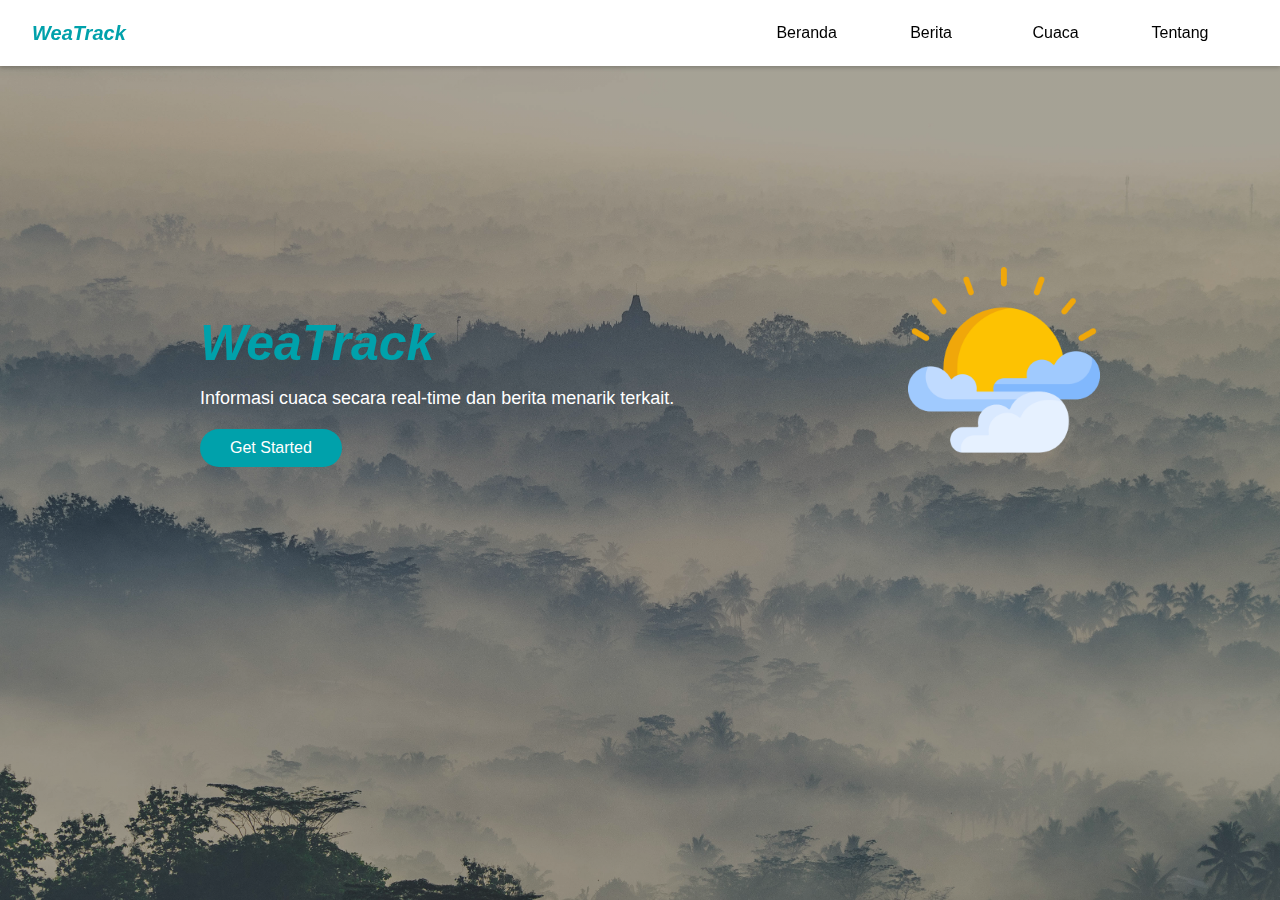
==== commit 4a2e1fb5: "Update Project" ====
--- a/index.html
+++ b/index.html
@@ -10,28 +10,20 @@
 </head>
 <body>
 
-    <header class="header">
-        <nav class="navbar">
-          <a href="index.html" class="nav-logo">WeaTrack</a>
-          <ul class="nav-menu">
-            <li class="nav-item">
-              <a href="index.html" class="nav-link">Home</a>
-            </li>
-            <li class="nav-item">
-              <a href="berita.html" class="nav-link">Berita</a>
-            </li>
-            <li class="nav-item">
-              <a href="cuaca.html" class="nav-link">Cuaca</a>
-            </li>
-            <li class="nav-item">
-              <a href="tentang.html" class="nav-link">Tentang</a>
-            </li>
+    <header class="app-bar">
+        <div class="app-bar__menu">
+          <button class="hamburger" id="hamburgerButton">☰</button>
+        </div>
+        <div class="app-bar__brand">
+          <h1>WeaTrack</h1>
+        </div>
+        <nav id="navigationDrawer" class="app-bar__navigation">
+          <ul>
+            <li><a href="index.html">Beranda</a></li>
+            <li><a href="berita.html">Berita</a></li>
+            <li><a href="cuaca.html">Cuaca</a></li>
+            <li><a href="tentang.html">Tentang</a></li>
           </ul>
-          <div class="hamburger">
-            <span class="bar"></span>
-            <span class="bar"></span>
-            <span class="bar"></span>
-          </div>
         </nav>
       </header>
 
@@ -43,11 +35,6 @@
   </div>
   <img src="assets/images/images-home.png" alt="Illustration" class="illustration-image">
 </div>
-
-<footer>
-  <p>WeaTrack - Capstone Project <a>C523-PS059</a></p>
-</footer>
-
-<script src="script.js"></script>
+<script src="js/script.js"></script>
 </body>
 </html>
--- a/styles/style.css
+++ b/styles/style.css
@@ -1,91 +1,95 @@
-@import url('https://fonts.googleapis.com/css2?family=Roboto:ital,wght@0,500;1,400&display=swap');
-
-*{
-    margin: 0;
-    padding: 0;
-    border: 0;
-    outline: none;
-    box-sizing: border-box;
-    text-decoration: none;
-}
-
-
 * {
-    margin: 0;
-    padding: 0;
-    box-sizing: border-box;
+  margin: 0;
+  padding: 0;
+  border: 0;
+  outline: none;
+  box-sizing: border-box;
+  text-decoration: none;
 }
 
 body {
   font-family: 'Poppins', sans-serif;
-}
-
-html {
-    font-size: 62.5%;
-    font-family: 'Roboto', sans-serif;
-}
-
-li {
-    list-style: none;
-}
-
-a {
-    text-decoration: none;
-}
-
-.header{
-    background-color: #fff;
-    border-bottom: 1px solid #E2E8F0;
-}
-
-.navbar {
-    display: flex;
-    justify-content: space-between;
-    align-items: center;
-    padding: 1rem 1.5rem;
-}
-
-.hamburger {
-    display: none;
-}
-
-.bar {
-    display: block;
-    width: 25px;
-    height: 3px;
-    margin: 5px auto;
-    -webkit-transition: all 0.3s ease-in-out;
-    transition: all 0.3s ease-in-out;
-    background-color: #101010;
-}
-
-.nav-menu {
-    display: flex;
-    justify-content: space-between;
-    align-items: center;
-}
-
-.nav-item {
-    margin-left: 5rem;
-}
-
-.nav-link{
-    font-size: 1.6rem;
-    font-weight: 400;
-    color: #475569;
-}
-
-.nav-link:hover{
-    color: #482ff7;
-}
-
-.nav-logo {
+  background-color: white;
+  min-height: 100vh;
+  display: flex;
+  flex-direction: column;
+}
+
+/*
+  AppBar
+*/
+
+.app-bar {
+  position: fixed;
+  top: 0;
+  left: 0;
+  width: 100%;
+  padding: 8px 16px;
+  background-color: white;
+  display: grid;
+  grid-template-columns: auto 1fr auto;
+  gap: 10px;
+  z-index: 99;
+  box-shadow: 0 2px 4px 0 rgba(0, 0, 0, 0.2);
+}
+
+
+.app-bar .app-bar__menu {
+  display: flex;
+  align-items: center;
+}
+
+.app-bar .app-bar__menu button {
+  background-color: transparent;
+  border: none;
+  font-size: 18px;
+  padding: 8px;
+  cursor: pointer;
+}
+
+.app-bar .app-bar__brand {
+  display: flex;
+  align-items: center;
+}
+
+.app-bar .app-bar__brand h1 {
   color: #00A1AB;
-  font-weight: bold; 
+  text-transform: none;
+  font-size: 14px;
+  user-select: none;
   font-style: italic; 
-  font-size: 30px;
-}
-
+}
+
+
+.app-bar .app-bar__navigation {
+  position: fixed;
+  top: 50px;
+  left: -180px;
+  width: 150px;
+  transition: all 0.3s;
+  padding: 8px;
+  background-color: white;
+  overflow: hidden;
+}
+
+
+.app-bar .app-bar__navigation.open {
+  left: 0;
+}
+
+
+.app-bar .app-bar__navigation ul li a {
+  display: inline-block;
+  text-decoration: none;
+  color: black;
+  padding: 8px;
+  margin-bottom: 5px;
+  width: 100%;
+}
+
+.app-bar .app-bar__navigation ul li:hover {
+  font-weight: bold;
+}
 
 /*
   Jumbotron
@@ -95,6 +99,7 @@
     position: relative;
     display: flex;
     align-items: center;
+    min-height: 100vh;
     width: 100%;
     text-align: center;
     background-image: url("../assets/images/background-weatrack.jpg");
@@ -166,12 +171,16 @@
     right: 180px; 
     transform: translateY(-50%); 
   }
+
+  /*
+  Berita
+  */
   
   .news-group {
     position: absolute;
     width: 527px;
     height: 125px;
-    top: 800px; 
+    top: 100px; 
     left: 50%;
     transform: translateX(-50%);
   }
@@ -254,12 +263,133 @@
     background-color: white;
     color: #00A1AB;
   }
-  
+
+  /*
+  Tentang
+  */
+  
+  .about-group {
+    position: absolute;
+    width: 527px;
+    height: 125px;
+    top: 100px; 
+    left: 50%;
+    transform: translateX(-50%);
+  }
+  
+  .about-title {
+    font-family: "Poppins-SemiBold", Helvetica;
+    color: #00a0ab;
+    font-size: 50px;
+    letter-spacing: 0;
+    line-height: normal;
+    margin: 0; 
+    text-align: center;
+  }
+  
+  .about-tagline {
+    font-family: "Poppins-Regular", Helvetica;
+    color: #000000;
+    font-size: 18px;
+    text-align: center;
+    letter-spacing: 0;
+    line-height: normal;
+    margin-top: 10px; 
+  }
+
+  
+  .about-container {
+    display: flex;
+    gap: 10px;
+    justify-content: center;
+    margin-top: 240px;
+  }
+  
+  .about {
+    text-align: center;
+    box-shadow: 0 0 20px rgba(0, 0, 0, 0.1); 
+    padding: 20px;
+    border-radius: 8px; 
+  }  
+  
+  .circular-image {
+    border-radius: 50%;
+    width: 100px;
+    height: 100px;
+    object-fit: cover;
+    margin-bottom: 10px;
+  }
+  
+  .about-title {
+    font-size: 24px;
+    margin-bottom: 5px;
+  }
+  
+  .about-description {
+    font-size: 14px;
+    color: #777;
+  }
+  
+  .social-icons {
+    display: flex;
+    justify-content: center;
+    margin-top: 10px;
+  }
+  
+  .social-icons a {
+    margin: 0 10px;
+    text-decoration: none;
+  }
+  
+  .social-icons img {
+    width: 30px;
+    height: 30px;
+    border-radius: 50%;
+  }
+  
+  .about-description-card {
+    font-size: 14px;
+    padding: 10px;
+    color: black;
+    margin-bottom: 10px; 
+  }
+
+    /*
+  Footer
+  */
+
+  footer {
+    padding: 16px;
+    margin-top: 50px;
+    background-color: #00a0ab;
+    min-height: 100px; 
+    display: flex;
+    flex-direction: column;
+    justify-content: center;
+    align-items: center;
+  }
+  
+  footer p {
+    text-align: left;
+    color: white;
+    margin-bottom: 10px; 
+  }
+  
+  footer p a {
+    color: white;
+    text-decoration: none;
+    font-weight: bold;
+  }
+
+    /*
+  Cuaca
+  */
+
   .search-group {
     position: absolute;
     width: 527px;
     height: 125px;
-    top: 1900px; 
+    top: 100px; 
     left: 50%;
     transform: translateX(-50%);
   }
@@ -270,7 +400,7 @@
     font-size: 36px;
     letter-spacing: 0;
     line-height: normal;
-    margin: 0; 
+    margin: 30px auto 0;
     text-align: center;
   }
   
@@ -284,141 +414,175 @@
     margin-top: 10px; 
   }
 
-  .search-form {
-    display: flex;
-    justify-content: center;
-    align-items: center;
-    margin-top: 40px;
-  }
-  
-  .search-form input {
-    padding: 10px;
+  .container {
+    position: relative;
+    margin: 50px auto 0;
+    margin-top: 220px;
     width: 500px;
-    border: 1px solid #ddd;
-    border-radius: 10px;
-  }
-  
-  .search-form button {
-    background-color: #00A1AB;
-    color: #fff;
-    padding: 10px 20px;
-    border: none;
-    border-radius: 10px;
-    cursor: pointer;
-    margin-left: 10px;
+    height: 90px;
+    background: #fff;
+    padding: 20px 30px;
+    border-radius: 18px;
+    font-family: "Poppins-Regular", Helvetica;
+    transition: 0.6s ease-out;
+    flex-direction: column;
+    box-shadow: 0 4px 8px rgba(0, 0, 0, 0.1); 
   }  
   
-  .horizontal-card-container {
-    display: flex;
-    flex-wrap: nowrap;
-    overflow-x: auto;
-    gap: 20px;
-    padding: 20px;
-    margin-top: 300px;
-  }
-
-  .horizontal-card {
-    flex: 0 0 auto;
-    max-width: 300px;
-    border: 1px solid #ddd;
-    border-radius: 8px;
-    overflow: hidden;
-    box-shadow: 0 4px 8px rgba(0, 0, 0, 0.1);
-  }
-
-  .horizontal-card img {
-    width: 100%;
-    height: auto;
-    border-bottom: 1px solid #ddd;
-  }
-
-  .horizontal-card-description {
-    padding: 15px;
-    font-size: 16px;
-    color: #333;
-  }
-
-  .horizontal-card-title {
-    font-size: 18px;
-    margin-bottom: 10px;
-  }
-  
-  
-  footer {
-    height: 40px;
-    background-color: #00a0ab;
-    color: #fff;
-    padding: 10px;
-    position: fixed;
-    bottom: 0;
-    text-align: center;
-    width: 100%;
-  }
-
-
-  @media only screen and (max-width: 768px) {
-    .nav-menu {
-        z-index: 900;
-        position: fixed;
-        left: -100%;
-        top: 5rem;
-        flex-direction: column;
-        background-color: #B4B1A5;
-        width: 100%;
-        text-align: center;
-        transition: 0.3s;
-        opacity: 80%;
-        box-shadow: 0 10px 27px rgba(0, 0, 0, 0.05);
-    }
-  
-    .nav-menu.active {
-        left: 0;
-    }
-  
-    .nav-item {
-        margin: 2.5rem 0;
-    }
-  
-    .hamburger {
-        display: block;
-        cursor: pointer;
-    }
-  
-    .hamburger.active .bar:nth-child(2) {
-        opacity: 0;
-    }
-  
-    .hamburger.active .bar:nth-child(1) {
-        -webkit-transform: translateY(8px) rotate(45deg);
-        transform: translateY(8px) rotate(45deg);
-    }
-  
-    .hamburger.active .bar:nth-child(3) {
-        -webkit-transform: translateY(-8px) rotate(-45deg);
-        transform: translateY(-8px) rotate(-45deg);
-    }
-  
-    footer {
-        height: 40px;
-        background-color: #00a0ab;
-        color: #fff;
-        padding: 10px;
-        position: fixed;
-        bottom: 0;
-        text-align: center;
-        width: 100%;
-    }
-  
-  
-  }
-  
-  
-  @keyframes fadeIn{
-    to {
-        scale: 1;
-        opacity: 1;
-    }
-  }
-  
+.location{
+  width: 100%;
+  height: min-content;
+  display: flex;
+  align-items: center;
+  justify-content: space-between;
+}
+
+.location input{
+  color: #06383D;
+  width: 80%;
+  font-size: 24px;
+  font-weight: 500;
+  padding-left: 32px;
+}
+
+.location input::placeholder{
+  font-size: 20px;
+  font-weight: 500;
+  color: #06383D;
+  text-transform: capitalize;
+}
+
+.location button{
+  cursor: pointer;
+  width: 50px;
+  height: 50px;
+  color: #06383D;
+  background: #dff6ff;
+  border-radius: 50%;
+  font-size: 22px;
+  transition: 0.4s ease;
+}
+
+.location button:hover{
+  color: #fff;
+  background: #06383D;
+}
+
+.location i{
+  position: absolute;
+  color: #06383D;
+  font-size: 28px;
+}
+
+.weather-box{
+  text-align: center;
+}
+
+.weather-box img{
+  width: 70%;
+  margin-top: 30px;
+}
+
+.weather-box .suhu{
+  position: relative;
+  color: #06383D;
+  font-size: 4rem;
+  font-weight: 800;
+  margin-top: 30px;
+  margin-left: -16px;
+}
+
+.weather-box .suhu span{
+  position: absolute;
+  margin-left: 4px;
+  font-size: 1.5rem;
+}
+
+.weather-box .deskripsi{
+  color: #06383D;
+  font-size: 22px;
+  font-weight: 500;
+  text-transform: capitalize;
+}
+
+.weather-details{
+  width: 100%;
+  display: flex;
+  justify-content: space-between;
+  margin-top: 30px;
+}
+
+.weather-details .humidity, .weather-details .wind{
+  display: flex;
+  align-items: center;
+  width: 50%;
+  height: 100px;
+}
+
+.weather-details .humidity{
+  padding-left: 20px;
+  justify-content: flex-start;
+}
+
+.weather-details .wind{
+  padding-right: 20px;
+  justify-content: flex-end;
+}
+
+.weather-details i{
+  color: #06383D;
+  font-size: 26px;
+  margin-right: 10px;
+  margin-top: 6px;
+}
+
+.weather-details span{
+  color: #06383D;
+  font-size: 22px;
+  font-weight: 500;
+}
+
+.weather-details p{
+  color: #06383D;
+  font-size: 14px;
+  font-weight: 500;
+}
+
+.not-found{
+  width: 100%;
+  text-align: center;
+  margin-top: 50px;
+  scale: 0;
+  opacity: 0;
+  display: none;
+}
+
+.not-found img{
+  width: 70%;
+}
+
+.not-found p{
+  color: #06383D;
+  font-size: 22px;
+  font-weight: 500;
+  margin-top: 12px;
+}
+
+.weather-box, .weather-details{
+  scale: 0;
+  opacity: 0;
+}
+
+.fadeIn{
+  animation: 0.5s fadeIn forwards;
+  animation-delay: 0.5s;
+}
+
+@keyframes fadeIn{
+  to {
+      scale: 1;
+      opacity: 1;
+  }
+}
   
   --- a/styles/responsive.css
+++ b/styles/responsive.css
@@ -27,52 +27,68 @@
       text-align: center;
       margin: 0;
     }
-  
-    .movies {
-      grid-template-columns: 1fr 1fr;
-  
-    }
-  
-    .movie {
-      grid-template-columns: auto 1fr;
-    }
-  
-    .movie .movie__title {
-      grid-column-start: 1;
-      grid-column-end: 3;
-    }
-  
-    .movie .movie__overview {
-      grid-column-start: 1;
-      grid-column-end: 3;
-    }
-  
-    footer #footerTools {
-      flex-direction: row;
-    }
   }
   
   @media screen and (min-width: 800px) {
     .app-bar .app-bar__brand h1 {
-      font-size: 2em;
+      font-size: 20px;
     }
   }
   
-  @media screen and (min-width: 850px) {
-    .movies {
-      grid-template-columns: repeat(3, 1fr);
-    }
+
+
+@media only screen and (max-width: 768px) {
+  .app-bar .app-bar__navigation {
+    width: 100%;
+    left: -100%;
   }
-  
-  @media screen and (min-width: 1200px) {
-    .movies {
-      grid-template-columns: repeat(4, 1fr);
-    }
+
+  .app-bar .app-bar__navigation.open {
+    left: 0;
   }
-  
-  @media screen and (min-width: 1600px) {
-    .movies {
-      grid-template-columns: repeat(5, 1fr);
-    }
+
+  .jumbotron .jumbotron-inner {
+    margin: -120px 20px 0 20px;
   }
-  +
+  .get-started-button {
+    margin-top: 20px; 
+  }
+
+  .illustration-image {
+    right: 20px;
+    position: static; 
+    margin-top: 20px; 
+  }
+
+  .news-group,
+  .search-group,
+  .about-group {
+    width: 90%;
+  }
+
+  .card-container {
+    grid-template-columns: 1fr;
+  }
+
+  .weather-box img {
+    width: 100%;
+  }
+
+  .weather-details,
+  .weather-box,
+  .not-found {
+    margin-top: 20px;
+  }
+
+  .about-container {
+    display: flex;
+    flex-direction: column;
+    align-items: center; 
+  }
+
+  .about {
+    width: 60%; 
+    margin-bottom: 20px;
+  }
+}
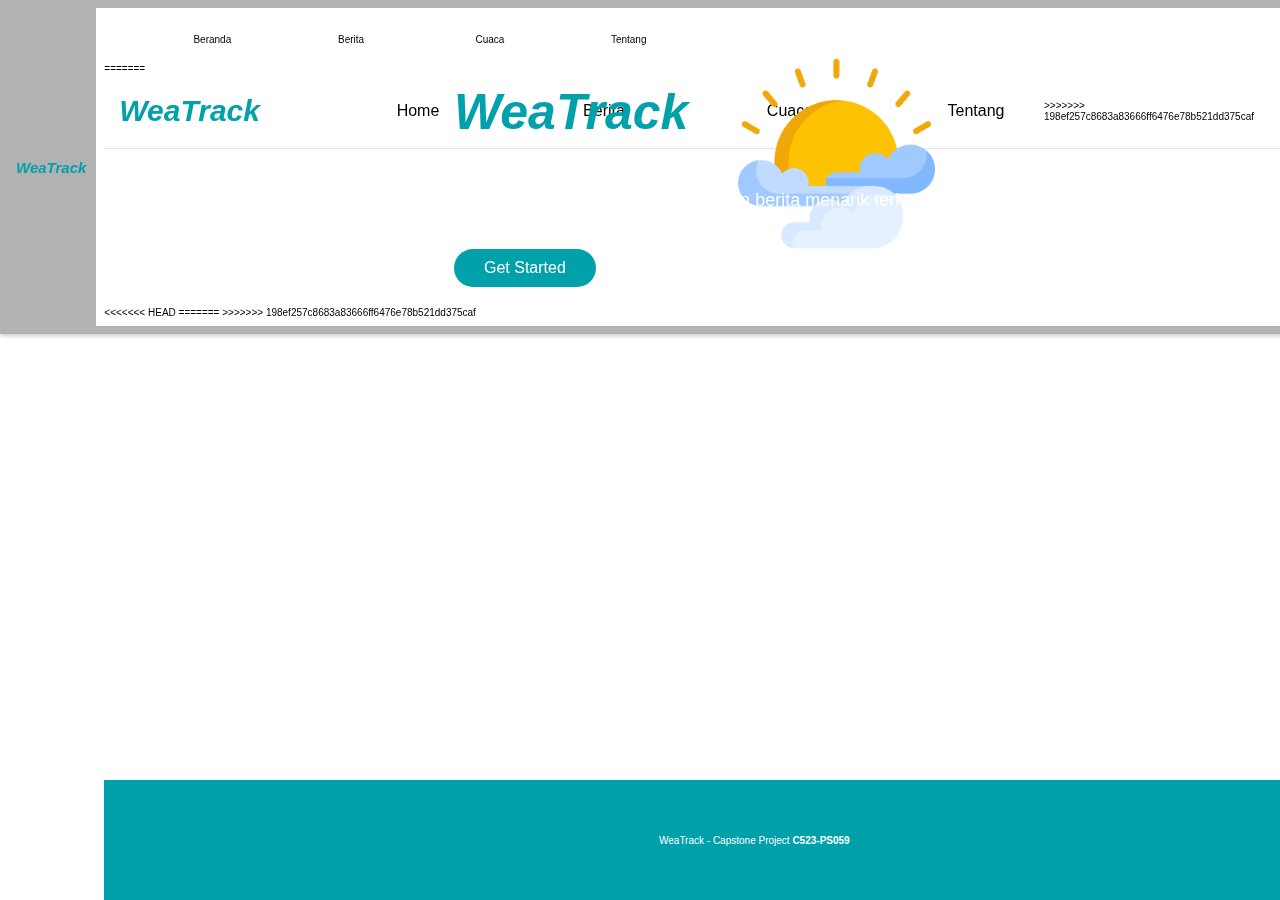
==== commit df5199f1: "Update Project" ====
--- a/index.html
+++ b/index.html
@@ -10,6 +10,7 @@
 </head>
 <body>
 
+<<<<<<< HEAD
     <header class="app-bar">
         <div class="app-bar__menu">
           <button class="hamburger" id="hamburgerButton">☰</button>
@@ -24,6 +25,30 @@
             <li><a href="cuaca.html">Cuaca</a></li>
             <li><a href="tentang.html">Tentang</a></li>
           </ul>
+=======
+    <header class="header">
+        <nav class="navbar">
+          <a href="index.html" class="nav-logo">WeaTrack</a>
+          <ul class="nav-menu">
+            <li class="nav-item">
+              <a href="index.html" class="nav-link">Home</a>
+            </li>
+            <li class="nav-item">
+              <a href="berita.html" class="nav-link">Berita</a>
+            </li>
+            <li class="nav-item">
+              <a href="cuaca.html" class="nav-link">Cuaca</a>
+            </li>
+            <li class="nav-item">
+              <a href="tentang.html" class="nav-link">Tentang</a>
+            </li>
+          </ul>
+          <div class="hamburger">
+            <span class="bar"></span>
+            <span class="bar"></span>
+            <span class="bar"></span>
+          </div>
+>>>>>>> 198ef257c8683a83666ff6476e78b521dd375caf
         </nav>
       </header>
 
@@ -35,6 +60,15 @@
   </div>
   <img src="assets/images/images-home.png" alt="Illustration" class="illustration-image">
 </div>
+<<<<<<< HEAD
 <script src="js/script.js"></script>
+=======
+
+<footer>
+  <p>WeaTrack - Capstone Project <a>C523-PS059</a></p>
+</footer>
+
+<script src="script.js"></script>
+>>>>>>> 198ef257c8683a83666ff6476e78b521dd375caf
 </body>
 </html>
--- a/styles/style.css
+++ b/styles/style.css
@@ -1,3 +1,8 @@
+<<<<<<< HEAD
+=======
+@import url('https://fonts.googleapis.com/css2?family=Roboto:ital,wght@0,500;1,400&display=swap');
+
+>>>>>>> 198ef257c8683a83666ff6476e78b521dd375caf
 * {
   margin: 0;
   padding: 0;
@@ -7,6 +12,7 @@
   text-decoration: none;
 }
 
+<<<<<<< HEAD
 body {
   font-family: 'Poppins', sans-serif;
   background-color: white;
@@ -91,10 +97,91 @@
   font-weight: bold;
 }
 
+=======
+
+* {
+  margin: 0;
+  padding: 0;
+  box-sizing: border-box;
+}
+
+body {
+  font-family: 'Poppins', sans-serif;
+}
+
+html {
+  font-size: 62.5%;
+  font-family: 'Roboto', sans-serif;
+}
+
+li {
+  list-style: none;
+}
+
+a {
+  text-decoration: none;
+}
+
+.header {
+  background-color: #fff;
+  border-bottom: 1px solid #E2E8F0;
+}
+
+.navbar {
+  display: flex;
+  justify-content: space-between;
+  align-items: center;
+  padding: 1rem 1.5rem;
+}
+
+.hamburger {
+  display: none;
+}
+
+.bar {
+  display: block;
+  width: 25px;
+  height: 3px;
+  margin: 5px auto;
+  -webkit-transition: all 0.3s ease-in-out;
+  transition: all 0.3s ease-in-out;
+  background-color: #101010;
+}
+
+.nav-menu {
+  display: flex;
+  justify-content: space-between;
+  align-items: center;
+}
+
+.nav-item {
+  margin-left: 5rem;
+}
+
+.nav-link {
+  font-size: 1.6rem;
+  font-weight: 400;
+  color: #475569;
+}
+
+.nav-link:hover {
+  color: #482ff7;
+}
+
+.nav-logo {
+  color: #00A1AB;
+  font-weight: bold;
+  font-style: italic;
+  font-size: 30px;
+}
+
+
+>>>>>>> 198ef257c8683a83666ff6476e78b521dd375caf
 /*
   Jumbotron
   */
 
+<<<<<<< HEAD
   .jumbotron {
     position: relative;
     display: flex;
@@ -585,4 +672,384 @@
   }
 }
   
-  +  
+=======
+.jumbotron {
+  position: relative;
+  display: flex;
+  align-items: center;
+  min-height: 100vh;
+  width: 100%;
+  text-align: center;
+  background-image: url("../assets/images/background-weatrack.jpg");
+  background-position: center;
+  background-size: cover;
+  border: 15px;
+  z-index: 1;
+}
+
+.jumbotron::before {
+  content: "";
+  position: absolute;
+  top: 0;
+  left: 0;
+  width: 100%;
+  height: 100%;
+  background: linear-gradient(rgba(0, 0, 0, 0.3), rgba(0, 0, 0, 0.3));
+  z-index: -1;
+}
+
+
+.jumbotron .jumbotron-inner {
+  display: flex;
+  flex-direction: column;
+  padding: 20px;
+  text-align: left;
+  margin-left: auto;
+  max-width: 800px;
+}
+
+
+.jumbotron-title {
+  color: #00A1AB;
+  font-weight: bold;
+  font-style: italic;
+  font-size: 50px;
+}
+
+.jumbotron-text {
+  color: #fff;
+  margin-top: 16px;
+  font-size: 18px;
+  font-weight: 300;
+}
+
+.get-started-button {
+  background-color: #00A1AB;
+  color: #fff;
+  padding: 10px 30px;
+  font-size: 16px;
+  border: none;
+  cursor: pointer;
+  transition: background-color 0.3s ease;
+  border-radius: 20px;
+  margin-top: 20px;
+}
+
+.get-started-button:hover {
+  background-color: white;
+  color: #00A1AB;
+}
+
+.illustration-image {
+  max-width: 15%;
+  height: auto;
+  margin-top: 20px;
+  margin-right: 15px;
+}
+
+.news-group {
+  position: absolute;
+  width: 527px;
+  height: 125px;
+  top: 800px;
+  left: 50%;
+  transform: translateX(-50%);
+}
+
+.news-title {
+  font-family: "Poppins-SemiBold", Helvetica;
+  color: #00a0ab;
+  font-size: 36px;
+  letter-spacing: 0;
+  line-height: normal;
+  margin: 0;
+  text-align: center;
+}
+
+.news-tagline {
+  font-family: "Poppins-Regular", Helvetica;
+  color: #000000;
+  font-size: 18px;
+  text-align: center;
+  letter-spacing: 0;
+  line-height: normal;
+  margin-top: 10px;
+}
+
+.card-container {
+  display: grid;
+  grid-template-columns: repeat(3, 1fr);
+  gap: 40px;
+  justify-content: center;
+  margin-top: 220px;
+  margin-left: auto;
+  margin-right: auto;
+}
+
+.card {
+  max-width: 400px;
+  border: 1px solid #ddd;
+  border-radius: 8px;
+  overflow: hidden;
+  box-shadow: 0 4px 8px rgba(0, 0, 0, 0.1);
+}
+
+.card img {
+  width: 100%;
+  height: 200px;
+  object-fit: cover;
+  border-bottom: 1px solid #ddd;
+}
+
+
+.card-description {
+  text-align: justify;
+  padding: 15px;
+  font-size: 16px;
+  color: #333;
+}
+
+.card-title {
+  font-size: 18px;
+  font-weight: bold;
+  color: #333;
+  margin-bottom: 10px;
+  margin-top: 15px;
+  text-align: center;
+}
+
+.card a {
+  display: block;
+  text-align: center;
+  background-color: #00A1AB;
+  color: #fff;
+  padding: 10px;
+  text-decoration: none;
+  border-radius: 5px;
+  margin-top: 10px;
+  transition: background-color 0.3s ease;
+}
+
+.card a:hover {
+  background-color: white;
+  color: #00A1AB;
+}
+
+.search-group {
+  position: absolute;
+  width: 527px;
+  height: 125px;
+  top: 1900px;
+  left: 50%;
+  transform: translateX(-50%);
+}
+
+.search-title {
+  font-family: "Poppins-SemiBold", Helvetica;
+  color: #00a0ab;
+  font-size: 36px;
+  letter-spacing: 0;
+  line-height: normal;
+  margin: 0;
+  text-align: center;
+}
+
+.search-tagline {
+  font-family: "Poppins-Regular", Helvetica;
+  color: #000000;
+  font-size: 18px;
+  text-align: center;
+  letter-spacing: 0;
+  line-height: normal;
+  margin-top: 10px;
+}
+
+.search-form {
+  display: flex;
+  justify-content: center;
+  align-items: center;
+  margin-top: 40px;
+}
+
+.search-form input {
+  padding: 10px;
+  width: 500px;
+  border: 1px solid #ddd;
+  border-radius: 10px;
+}
+
+.search-form button {
+  background-color: #00A1AB;
+  color: #fff;
+  padding: 10px 20px;
+  border: none;
+  border-radius: 10px;
+  cursor: pointer;
+  margin-left: 10px;
+}
+
+.horizontal-card-container {
+  display: flex;
+  flex-wrap: nowrap;
+  overflow-x: auto;
+  gap: 20px;
+  padding: 20px;
+  margin-top: 300px;
+}
+
+.horizontal-card {
+  flex: 0 0 auto;
+  max-width: 300px;
+  border: 1px solid #ddd;
+  border-radius: 8px;
+  overflow: hidden;
+  box-shadow: 0 4px 8px rgba(0, 0, 0, 0.1);
+}
+
+.horizontal-card img {
+  width: 100%;
+  height: auto;
+  border-bottom: 1px solid #ddd;
+}
+
+.horizontal-card-description {
+  padding: 15px;
+  font-size: 16px;
+  color: #333;
+}
+
+.horizontal-card-title {
+  font-size: 18px;
+  margin-bottom: 10px;
+}
+
+.about-group {
+  position: absolute;
+  width: 527px;
+  height: 125px;
+  top: 2500px;
+  left: 50%;
+  transform: translateX(-50%);
+}
+
+.about-title {
+  font-family: "Poppins-SemiBold", Helvetica;
+  color: #00a0ab;
+  font-size: 50px;
+  letter-spacing: 0;
+  line-height: normal;
+  margin: 0;
+  text-align: center;
+}
+
+.about-tagline {
+  font-family: "Poppins-Regular", Helvetica;
+  color: #000000;
+  font-size: 18px;
+  text-align: center;
+  letter-spacing: 0;
+  line-height: normal;
+  margin-top: 10px;
+}
+
+
+.about-container {
+  display: flex;
+  gap: 10px;
+  justify-content: center;
+  margin-top: 200px;
+}
+
+.about {
+  text-align: center;
+  box-shadow: 0 0 20px rgba(0, 0, 0, 0.1);
+  padding: 20px;
+  border-radius: 8px;
+}
+
+.circular-image {
+  border-radius: 50%;
+  width: 100px;
+  height: 100px;
+  object-fit: cover;
+  margin-bottom: 10px;
+}
+
+footer {
+  height: 40px;
+  background-color: #00a0ab;
+  color: #fff;
+  padding: 10px;
+  position: fixed;
+  bottom: 0;
+  text-align: center;
+  width: 100%;
+}
+
+
+@media only screen and (max-width: 768px) {
+  .nav-menu {
+    z-index: 900;
+    position: fixed;
+    left: -100%;
+    top: 5rem;
+    flex-direction: column;
+    background-color: #B4B1A5;
+    width: 100%;
+    text-align: center;
+    transition: 0.3s;
+    opacity: 80%;
+    box-shadow: 0 10px 27px rgba(0, 0, 0, 0.05);
+  }
+
+  .nav-menu.active {
+    left: 0;
+  }
+
+  .nav-item {
+    margin: 2.5rem 0;
+  }
+
+  .hamburger {
+    display: block;
+    cursor: pointer;
+  }
+
+  .hamburger.active .bar:nth-child(2) {
+    opacity: 0;
+  }
+
+  .hamburger.active .bar:nth-child(1) {
+    -webkit-transform: translateY(8px) rotate(45deg);
+    transform: translateY(8px) rotate(45deg);
+  }
+
+  .hamburger.active .bar:nth-child(3) {
+    -webkit-transform: translateY(-8px) rotate(-45deg);
+    transform: translateY(-8px) rotate(-45deg);
+  }
+
+  footer {
+    height: 40px;
+    background-color: #00a0ab;
+    color: #fff;
+    padding: 10px;
+    position: fixed;
+    bottom: 0;
+    text-align: center;
+    width: 100%;
+    z-index: 1;
+  }
+
+
+}
+
+
+@keyframes fadeIn {
+  to {
+    scale: 1;
+    opacity: 1;
+  }
+}
+>>>>>>> 198ef257c8683a83666ff6476e78b521dd375caf
--- a/styles/responsive.css
+++ b/styles/responsive.css
@@ -1,4 +1,5 @@
 @media screen and (min-width: 650px) {
+<<<<<<< HEAD
     .app-bar {
       grid-template-columns: 1fr auto;
       padding: 8px 32px;
@@ -92,3 +93,97 @@
     margin-bottom: 20px;
   }
 }
+=======
+  .app-bar {
+    grid-template-columns: 1fr auto;
+    padding: 8px 32px;
+  }
+
+  .app-bar .app-bar__brand h1 {
+    font-size: 1.5em;
+  }
+
+  .app-bar .app-bar__menu {
+    display: none;
+  }
+
+  .app-bar .app-bar__navigation {
+    position: static;
+    width: 100%;
+  }
+
+  .app-bar .app-bar__navigation ul li {
+    display: inline-block;
+  }
+
+  .app-bar .app-bar__navigation ul li a {
+    display: inline-block;
+    width: 120px;
+    text-align: center;
+    margin: 0;
+  }
+
+  .movies {
+    grid-template-columns: 1fr 1fr;
+
+  }
+
+  .movie {
+    grid-template-columns: auto 1fr;
+  }
+
+  .movie .movie__title {
+    grid-column-start: 1;
+    grid-column-end: 3;
+  }
+
+  .movie .movie__overview {
+    grid-column-start: 1;
+    grid-column-end: 3;
+  }
+
+  footer #footerTools {
+    flex-direction: row;
+    z-index: 1;
+  }
+}
+
+@media screen and (min-width: 800px) {
+  .app-bar .app-bar__brand h1 {
+    font-size: 2em;
+  }
+}
+
+@media screen and (min-width: 850px) {
+  .movies {
+    grid-template-columns: repeat(3, 1fr);
+  }
+}
+
+@media screen and (min-width: 1200px) {
+  .movies {
+    grid-template-columns: repeat(4, 1fr);
+  }
+}
+
+@media screen and (min-width: 1600px) {
+  .movies {
+    grid-template-columns: repeat(5, 1fr);
+  }
+}
+
+
+@media screen and (min-width: 634px) {
+  .illustration-image {
+    max-width: 15%;
+    height: auto;
+    margin-top: 20px;
+    margin-right: 15%;
+    margin-left: auto;
+  }
+
+  footer {
+    z-index: 1;
+  }
+}
+>>>>>>> 198ef257c8683a83666ff6476e78b521dd375caf
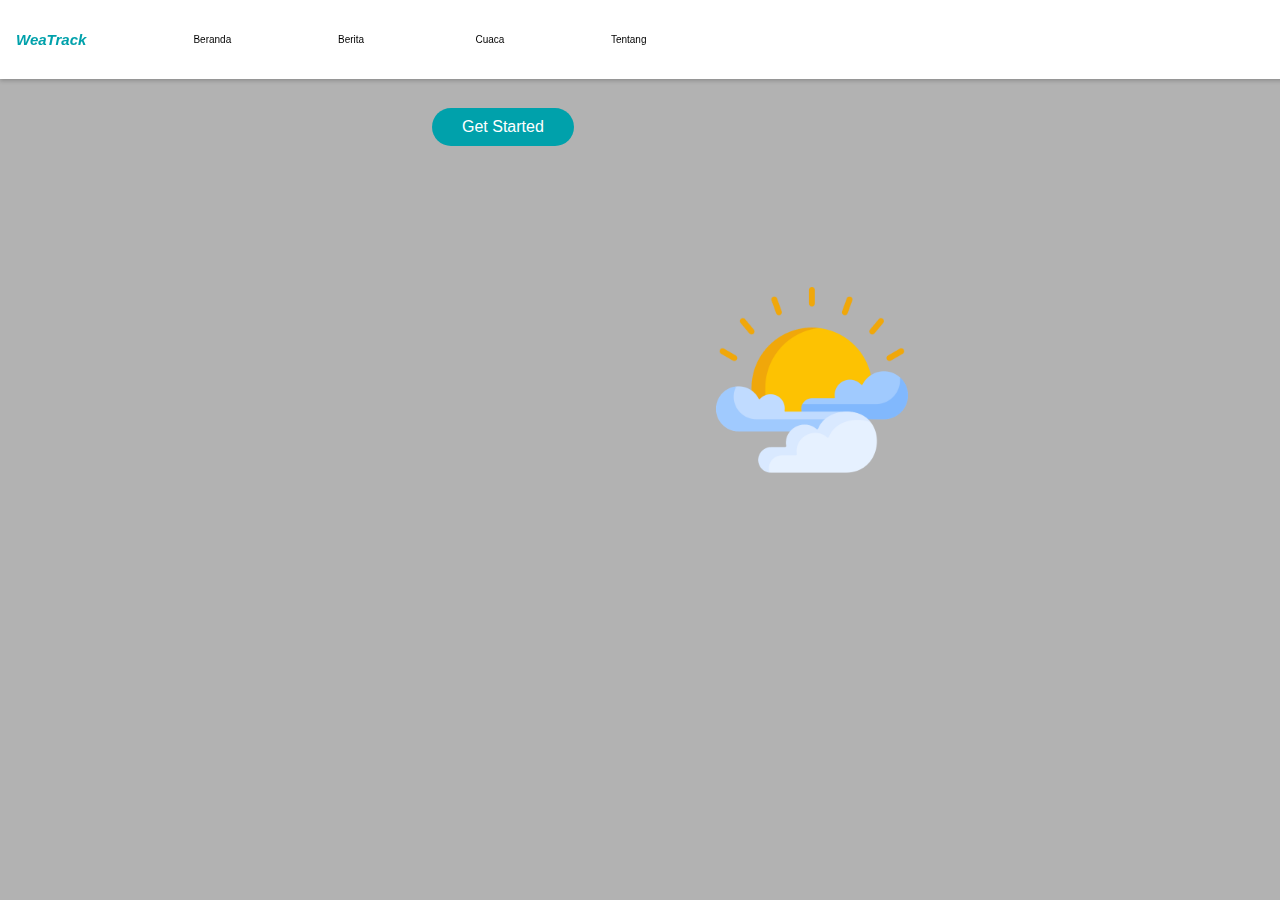
==== commit fcede485: "update index.html" ====
--- a/index.html
+++ b/index.html
@@ -10,7 +10,6 @@
 </head>
 <body>
 
-<<<<<<< HEAD
     <header class="app-bar">
         <div class="app-bar__menu">
           <button class="hamburger" id="hamburgerButton">☰</button>
@@ -25,30 +24,6 @@
             <li><a href="cuaca.html">Cuaca</a></li>
             <li><a href="tentang.html">Tentang</a></li>
           </ul>
-=======
-    <header class="header">
-        <nav class="navbar">
-          <a href="index.html" class="nav-logo">WeaTrack</a>
-          <ul class="nav-menu">
-            <li class="nav-item">
-              <a href="index.html" class="nav-link">Home</a>
-            </li>
-            <li class="nav-item">
-              <a href="berita.html" class="nav-link">Berita</a>
-            </li>
-            <li class="nav-item">
-              <a href="cuaca.html" class="nav-link">Cuaca</a>
-            </li>
-            <li class="nav-item">
-              <a href="tentang.html" class="nav-link">Tentang</a>
-            </li>
-          </ul>
-          <div class="hamburger">
-            <span class="bar"></span>
-            <span class="bar"></span>
-            <span class="bar"></span>
-          </div>
->>>>>>> 198ef257c8683a83666ff6476e78b521dd375caf
         </nav>
       </header>
 
@@ -60,15 +35,6 @@
   </div>
   <img src="assets/images/images-home.png" alt="Illustration" class="illustration-image">
 </div>
-<<<<<<< HEAD
 <script src="js/script.js"></script>
-=======
-
-<footer>
-  <p>WeaTrack - Capstone Project <a>C523-PS059</a></p>
-</footer>
-
-<script src="script.js"></script>
->>>>>>> 198ef257c8683a83666ff6476e78b521dd375caf
 </body>
 </html>
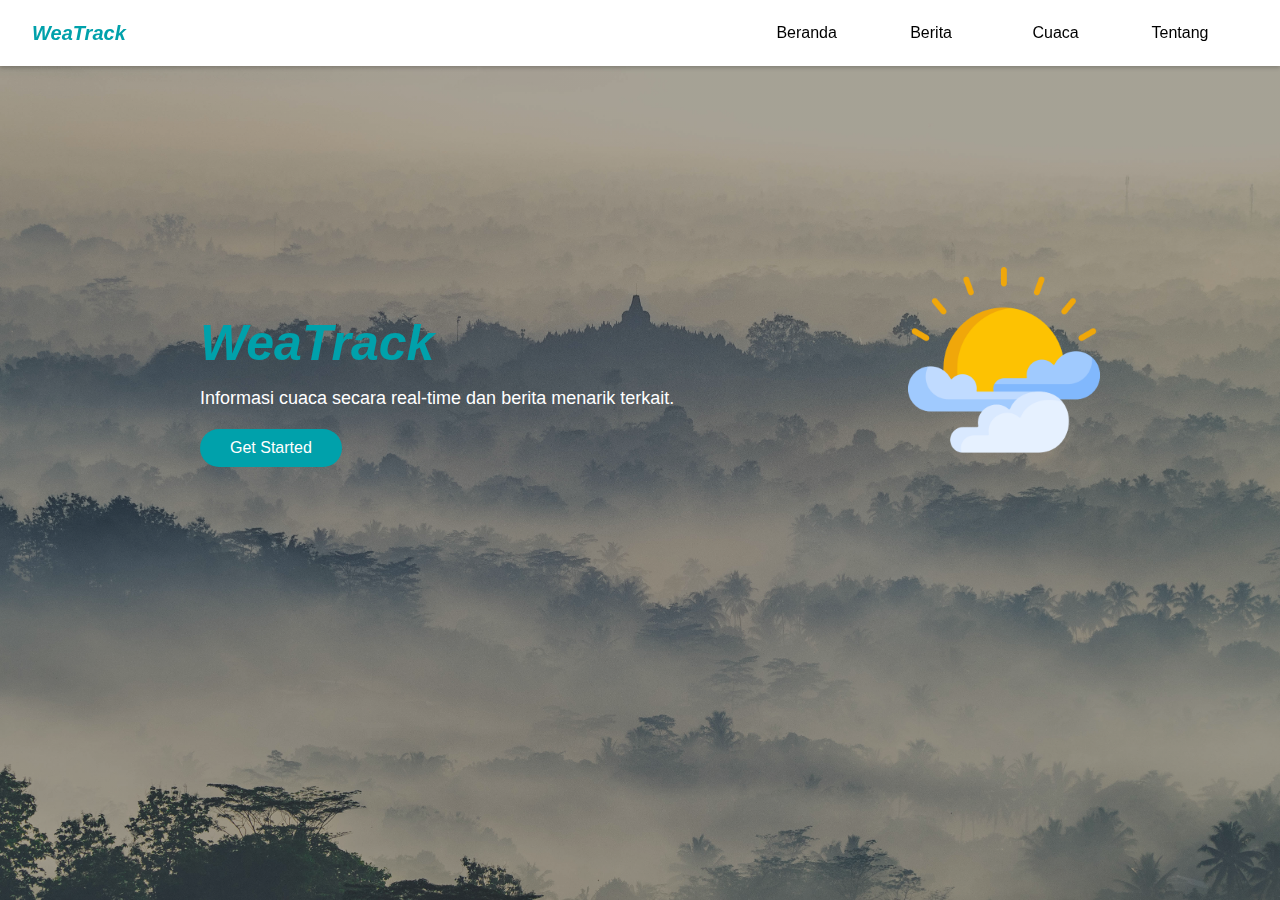
==== commit bc4c4cf3: "lutfi 3 new branch" ====
--- a/index.html
+++ b/index.html
@@ -6,6 +6,7 @@
   <link rel="icon" href="assets/images/images-home.png" type="image/png">
   <link rel="stylesheet" href="styles/style.css">
   <link rel="stylesheet" href="./styles/responsive.css">
+  <link rel="manifest" href="manifest.json">
   <title>WeaTrack</title>
 </head>
 <body>
@@ -35,6 +36,15 @@
   </div>
   <img src="assets/images/images-home.png" alt="Illustration" class="illustration-image">
 </div>
-<script src="js/script.js"></script>
+
+<script>
+  window.addEventListener("load", () => {
+    if ("serviceWorker" in navigator) {
+      navigator.serviceWorker.register("sw.js")
+    }
+  })
+</script>
+
+<script src="./js/script.js"></script>
 </body>
 </html>
--- a/styles/style.css
+++ b/styles/style.css
@@ -1,8 +1,3 @@
-<<<<<<< HEAD
-=======
-@import url('https://fonts.googleapis.com/css2?family=Roboto:ital,wght@0,500;1,400&display=swap');
-
->>>>>>> 198ef257c8683a83666ff6476e78b521dd375caf
 * {
   margin: 0;
   padding: 0;
@@ -12,7 +7,6 @@
   text-decoration: none;
 }
 
-<<<<<<< HEAD
 body {
   font-family: 'Poppins', sans-serif;
   background-color: white;
@@ -97,91 +91,10 @@
   font-weight: bold;
 }
 
-=======
-
-* {
-  margin: 0;
-  padding: 0;
-  box-sizing: border-box;
-}
-
-body {
-  font-family: 'Poppins', sans-serif;
-}
-
-html {
-  font-size: 62.5%;
-  font-family: 'Roboto', sans-serif;
-}
-
-li {
-  list-style: none;
-}
-
-a {
-  text-decoration: none;
-}
-
-.header {
-  background-color: #fff;
-  border-bottom: 1px solid #E2E8F0;
-}
-
-.navbar {
-  display: flex;
-  justify-content: space-between;
-  align-items: center;
-  padding: 1rem 1.5rem;
-}
-
-.hamburger {
-  display: none;
-}
-
-.bar {
-  display: block;
-  width: 25px;
-  height: 3px;
-  margin: 5px auto;
-  -webkit-transition: all 0.3s ease-in-out;
-  transition: all 0.3s ease-in-out;
-  background-color: #101010;
-}
-
-.nav-menu {
-  display: flex;
-  justify-content: space-between;
-  align-items: center;
-}
-
-.nav-item {
-  margin-left: 5rem;
-}
-
-.nav-link {
-  font-size: 1.6rem;
-  font-weight: 400;
-  color: #475569;
-}
-
-.nav-link:hover {
-  color: #482ff7;
-}
-
-.nav-logo {
-  color: #00A1AB;
-  font-weight: bold;
-  font-style: italic;
-  font-size: 30px;
-}
-
-
->>>>>>> 198ef257c8683a83666ff6476e78b521dd375caf
 /*
   Jumbotron
   */
 
-<<<<<<< HEAD
   .jumbotron {
     position: relative;
     display: flex;
@@ -303,6 +216,7 @@
   }
   
   .card {
+    margin: 15px;
     max-width: 400px; 
     border: 1px solid #ddd;
     border-radius: 8px;
@@ -476,7 +390,7 @@
     position: absolute;
     width: 527px;
     height: 125px;
-    top: 100px; 
+    top: 70px; 
     left: 50%;
     transform: translateX(-50%);
   }
@@ -502,18 +416,18 @@
   }
 
   .container {
-    position: relative;
-    margin: 50px auto 0;
-    margin-top: 220px;
-    width: 500px;
-    height: 90px;
+    margin: 50px auto 70px auto;
+    width: 400px;
+    height: 105px;
     background: #fff;
-    padding: 20px 30px;
+    padding: 28px 32px;
     border-radius: 18px;
     font-family: "Poppins-Regular", Helvetica;
     transition: 0.6s ease-out;
     flex-direction: column;
-    box-shadow: 0 4px 8px rgba(0, 0, 0, 0.1); 
+    margin-top: 240px;
+    margin-bottom: 50px;
+    box-shadow: 0.5px 2px 4px 6px rgba(0, 0, 0, 0.1); 
   }  
   
 .location{
@@ -561,13 +475,13 @@
   font-size: 28px;
 }
 
-.weather-box{
+.weather-box {
   text-align: center;
 }
 
-.weather-box img{
+.weather-box img {
   width: 70%;
-  margin-top: 30px;
+  height: 70%;
 }
 
 .weather-box .suhu{
@@ -580,7 +494,6 @@
 }
 
 .weather-box .suhu span{
-  position: absolute;
   margin-left: 4px;
   font-size: 1.5rem;
 }
@@ -665,6 +578,28 @@
   animation-delay: 0.5s;
 }
 
+
+.weather-container {
+  display: grid;
+  grid-template-columns: repeat(3, 1fr);
+  gap: 40px;
+  justify-content: center;
+  margin: 20px;
+  margin-top: 50px;
+  margin-bottom: 50px;
+}
+
+.weather-card {
+  text-align: center;
+  box-shadow: 0 0 20px rgba(0, 0, 0, 0.1); 
+  padding: 20px;
+  border-radius: 8px; 
+}
+
+.weather-card h2 {
+  margin-bottom: 10px;
+}
+
 @keyframes fadeIn{
   to {
       scale: 1;
@@ -673,383 +608,3 @@
 }
   
   
-=======
-.jumbotron {
-  position: relative;
-  display: flex;
-  align-items: center;
-  min-height: 100vh;
-  width: 100%;
-  text-align: center;
-  background-image: url("../assets/images/background-weatrack.jpg");
-  background-position: center;
-  background-size: cover;
-  border: 15px;
-  z-index: 1;
-}
-
-.jumbotron::before {
-  content: "";
-  position: absolute;
-  top: 0;
-  left: 0;
-  width: 100%;
-  height: 100%;
-  background: linear-gradient(rgba(0, 0, 0, 0.3), rgba(0, 0, 0, 0.3));
-  z-index: -1;
-}
-
-
-.jumbotron .jumbotron-inner {
-  display: flex;
-  flex-direction: column;
-  padding: 20px;
-  text-align: left;
-  margin-left: auto;
-  max-width: 800px;
-}
-
-
-.jumbotron-title {
-  color: #00A1AB;
-  font-weight: bold;
-  font-style: italic;
-  font-size: 50px;
-}
-
-.jumbotron-text {
-  color: #fff;
-  margin-top: 16px;
-  font-size: 18px;
-  font-weight: 300;
-}
-
-.get-started-button {
-  background-color: #00A1AB;
-  color: #fff;
-  padding: 10px 30px;
-  font-size: 16px;
-  border: none;
-  cursor: pointer;
-  transition: background-color 0.3s ease;
-  border-radius: 20px;
-  margin-top: 20px;
-}
-
-.get-started-button:hover {
-  background-color: white;
-  color: #00A1AB;
-}
-
-.illustration-image {
-  max-width: 15%;
-  height: auto;
-  margin-top: 20px;
-  margin-right: 15px;
-}
-
-.news-group {
-  position: absolute;
-  width: 527px;
-  height: 125px;
-  top: 800px;
-  left: 50%;
-  transform: translateX(-50%);
-}
-
-.news-title {
-  font-family: "Poppins-SemiBold", Helvetica;
-  color: #00a0ab;
-  font-size: 36px;
-  letter-spacing: 0;
-  line-height: normal;
-  margin: 0;
-  text-align: center;
-}
-
-.news-tagline {
-  font-family: "Poppins-Regular", Helvetica;
-  color: #000000;
-  font-size: 18px;
-  text-align: center;
-  letter-spacing: 0;
-  line-height: normal;
-  margin-top: 10px;
-}
-
-.card-container {
-  display: grid;
-  grid-template-columns: repeat(3, 1fr);
-  gap: 40px;
-  justify-content: center;
-  margin-top: 220px;
-  margin-left: auto;
-  margin-right: auto;
-}
-
-.card {
-  max-width: 400px;
-  border: 1px solid #ddd;
-  border-radius: 8px;
-  overflow: hidden;
-  box-shadow: 0 4px 8px rgba(0, 0, 0, 0.1);
-}
-
-.card img {
-  width: 100%;
-  height: 200px;
-  object-fit: cover;
-  border-bottom: 1px solid #ddd;
-}
-
-
-.card-description {
-  text-align: justify;
-  padding: 15px;
-  font-size: 16px;
-  color: #333;
-}
-
-.card-title {
-  font-size: 18px;
-  font-weight: bold;
-  color: #333;
-  margin-bottom: 10px;
-  margin-top: 15px;
-  text-align: center;
-}
-
-.card a {
-  display: block;
-  text-align: center;
-  background-color: #00A1AB;
-  color: #fff;
-  padding: 10px;
-  text-decoration: none;
-  border-radius: 5px;
-  margin-top: 10px;
-  transition: background-color 0.3s ease;
-}
-
-.card a:hover {
-  background-color: white;
-  color: #00A1AB;
-}
-
-.search-group {
-  position: absolute;
-  width: 527px;
-  height: 125px;
-  top: 1900px;
-  left: 50%;
-  transform: translateX(-50%);
-}
-
-.search-title {
-  font-family: "Poppins-SemiBold", Helvetica;
-  color: #00a0ab;
-  font-size: 36px;
-  letter-spacing: 0;
-  line-height: normal;
-  margin: 0;
-  text-align: center;
-}
-
-.search-tagline {
-  font-family: "Poppins-Regular", Helvetica;
-  color: #000000;
-  font-size: 18px;
-  text-align: center;
-  letter-spacing: 0;
-  line-height: normal;
-  margin-top: 10px;
-}
-
-.search-form {
-  display: flex;
-  justify-content: center;
-  align-items: center;
-  margin-top: 40px;
-}
-
-.search-form input {
-  padding: 10px;
-  width: 500px;
-  border: 1px solid #ddd;
-  border-radius: 10px;
-}
-
-.search-form button {
-  background-color: #00A1AB;
-  color: #fff;
-  padding: 10px 20px;
-  border: none;
-  border-radius: 10px;
-  cursor: pointer;
-  margin-left: 10px;
-}
-
-.horizontal-card-container {
-  display: flex;
-  flex-wrap: nowrap;
-  overflow-x: auto;
-  gap: 20px;
-  padding: 20px;
-  margin-top: 300px;
-}
-
-.horizontal-card {
-  flex: 0 0 auto;
-  max-width: 300px;
-  border: 1px solid #ddd;
-  border-radius: 8px;
-  overflow: hidden;
-  box-shadow: 0 4px 8px rgba(0, 0, 0, 0.1);
-}
-
-.horizontal-card img {
-  width: 100%;
-  height: auto;
-  border-bottom: 1px solid #ddd;
-}
-
-.horizontal-card-description {
-  padding: 15px;
-  font-size: 16px;
-  color: #333;
-}
-
-.horizontal-card-title {
-  font-size: 18px;
-  margin-bottom: 10px;
-}
-
-.about-group {
-  position: absolute;
-  width: 527px;
-  height: 125px;
-  top: 2500px;
-  left: 50%;
-  transform: translateX(-50%);
-}
-
-.about-title {
-  font-family: "Poppins-SemiBold", Helvetica;
-  color: #00a0ab;
-  font-size: 50px;
-  letter-spacing: 0;
-  line-height: normal;
-  margin: 0;
-  text-align: center;
-}
-
-.about-tagline {
-  font-family: "Poppins-Regular", Helvetica;
-  color: #000000;
-  font-size: 18px;
-  text-align: center;
-  letter-spacing: 0;
-  line-height: normal;
-  margin-top: 10px;
-}
-
-
-.about-container {
-  display: flex;
-  gap: 10px;
-  justify-content: center;
-  margin-top: 200px;
-}
-
-.about {
-  text-align: center;
-  box-shadow: 0 0 20px rgba(0, 0, 0, 0.1);
-  padding: 20px;
-  border-radius: 8px;
-}
-
-.circular-image {
-  border-radius: 50%;
-  width: 100px;
-  height: 100px;
-  object-fit: cover;
-  margin-bottom: 10px;
-}
-
-footer {
-  height: 40px;
-  background-color: #00a0ab;
-  color: #fff;
-  padding: 10px;
-  position: fixed;
-  bottom: 0;
-  text-align: center;
-  width: 100%;
-}
-
-
-@media only screen and (max-width: 768px) {
-  .nav-menu {
-    z-index: 900;
-    position: fixed;
-    left: -100%;
-    top: 5rem;
-    flex-direction: column;
-    background-color: #B4B1A5;
-    width: 100%;
-    text-align: center;
-    transition: 0.3s;
-    opacity: 80%;
-    box-shadow: 0 10px 27px rgba(0, 0, 0, 0.05);
-  }
-
-  .nav-menu.active {
-    left: 0;
-  }
-
-  .nav-item {
-    margin: 2.5rem 0;
-  }
-
-  .hamburger {
-    display: block;
-    cursor: pointer;
-  }
-
-  .hamburger.active .bar:nth-child(2) {
-    opacity: 0;
-  }
-
-  .hamburger.active .bar:nth-child(1) {
-    -webkit-transform: translateY(8px) rotate(45deg);
-    transform: translateY(8px) rotate(45deg);
-  }
-
-  .hamburger.active .bar:nth-child(3) {
-    -webkit-transform: translateY(-8px) rotate(-45deg);
-    transform: translateY(-8px) rotate(-45deg);
-  }
-
-  footer {
-    height: 40px;
-    background-color: #00a0ab;
-    color: #fff;
-    padding: 10px;
-    position: fixed;
-    bottom: 0;
-    text-align: center;
-    width: 100%;
-    z-index: 1;
-  }
-
-
-}
-
-
-@keyframes fadeIn {
-  to {
-    scale: 1;
-    opacity: 1;
-  }
-}
->>>>>>> 198ef257c8683a83666ff6476e78b521dd375caf
--- a/styles/responsive.css
+++ b/styles/responsive.css
@@ -1,5 +1,4 @@
 @media screen and (min-width: 650px) {
-<<<<<<< HEAD
     .app-bar {
       grid-template-columns: 1fr auto;
       padding: 8px 32px;
@@ -34,6 +33,7 @@
     .app-bar .app-bar__brand h1 {
       font-size: 20px;
     }
+
   }
   
 
@@ -62,8 +62,49 @@
     margin-top: 20px; 
   }
 
+  .search-group {
+    text-align: center; 
+    transform: translateX(-50%);
+  }
+  
+  .search-title {
+    font-family: "Poppins-SemiBold", Helvetica;
+    color: #00a0ab;
+    font-size: 36px;
+    letter-spacing: 0;
+    line-height: normal;
+    margin: 30px auto 0;
+    text-align: center;
+  }
+  
+  .search-tagline {
+    font-family: "Poppins-Regular", Helvetica;
+    color: #000000;
+    font-size: 11px;
+    text-align: center;
+    letter-spacing: 0;
+    line-height: normal;
+    margin-top: 10px; 
+    width: 100%;
+  }
+
+  .container {
+    margin: 50px auto 70px auto;
+    width: 400px;
+    height: 105px;
+    background: #fff;
+    padding: 28px 32px;
+    border-radius: 18px;
+    font-family: "Poppins-Regular", Helvetica;
+    transition: 0.6s ease-out;
+    flex-direction: column;
+    margin-top: 240px;
+    margin-bottom: 2px;
+    width: 85%;
+    box-shadow: 0.5px 2px 4px 6px rgba(0, 0, 0, 0.1); 
+  }  
+
   .news-group,
-  .search-group,
   .about-group {
     width: 90%;
   }
@@ -80,6 +121,21 @@
   .weather-box,
   .not-found {
     margin-top: 20px;
+
+  }.weather-container {
+    grid-template-columns: 1fr;
+    gap: 20px;
+    justify-content: center;
+    margin: 20px;
+    margin-top: 50px;
+    margin-bottom: 50px;
+  }
+  
+  .weather-card {
+    text-align: center;
+    box-shadow: 0 0 20px rgba(0, 0, 0, 0.1); 
+    padding: 20px;
+    border-radius: 8px; 
   }
 
   .about-container {
@@ -93,97 +149,3 @@
     margin-bottom: 20px;
   }
 }
-=======
-  .app-bar {
-    grid-template-columns: 1fr auto;
-    padding: 8px 32px;
-  }
-
-  .app-bar .app-bar__brand h1 {
-    font-size: 1.5em;
-  }
-
-  .app-bar .app-bar__menu {
-    display: none;
-  }
-
-  .app-bar .app-bar__navigation {
-    position: static;
-    width: 100%;
-  }
-
-  .app-bar .app-bar__navigation ul li {
-    display: inline-block;
-  }
-
-  .app-bar .app-bar__navigation ul li a {
-    display: inline-block;
-    width: 120px;
-    text-align: center;
-    margin: 0;
-  }
-
-  .movies {
-    grid-template-columns: 1fr 1fr;
-
-  }
-
-  .movie {
-    grid-template-columns: auto 1fr;
-  }
-
-  .movie .movie__title {
-    grid-column-start: 1;
-    grid-column-end: 3;
-  }
-
-  .movie .movie__overview {
-    grid-column-start: 1;
-    grid-column-end: 3;
-  }
-
-  footer #footerTools {
-    flex-direction: row;
-    z-index: 1;
-  }
-}
-
-@media screen and (min-width: 800px) {
-  .app-bar .app-bar__brand h1 {
-    font-size: 2em;
-  }
-}
-
-@media screen and (min-width: 850px) {
-  .movies {
-    grid-template-columns: repeat(3, 1fr);
-  }
-}
-
-@media screen and (min-width: 1200px) {
-  .movies {
-    grid-template-columns: repeat(4, 1fr);
-  }
-}
-
-@media screen and (min-width: 1600px) {
-  .movies {
-    grid-template-columns: repeat(5, 1fr);
-  }
-}
-
-
-@media screen and (min-width: 634px) {
-  .illustration-image {
-    max-width: 15%;
-    height: auto;
-    margin-top: 20px;
-    margin-right: 15%;
-    margin-left: auto;
-  }
-
-  footer {
-    z-index: 1;
-  }
-}
->>>>>>> 198ef257c8683a83666ff6476e78b521dd375caf
